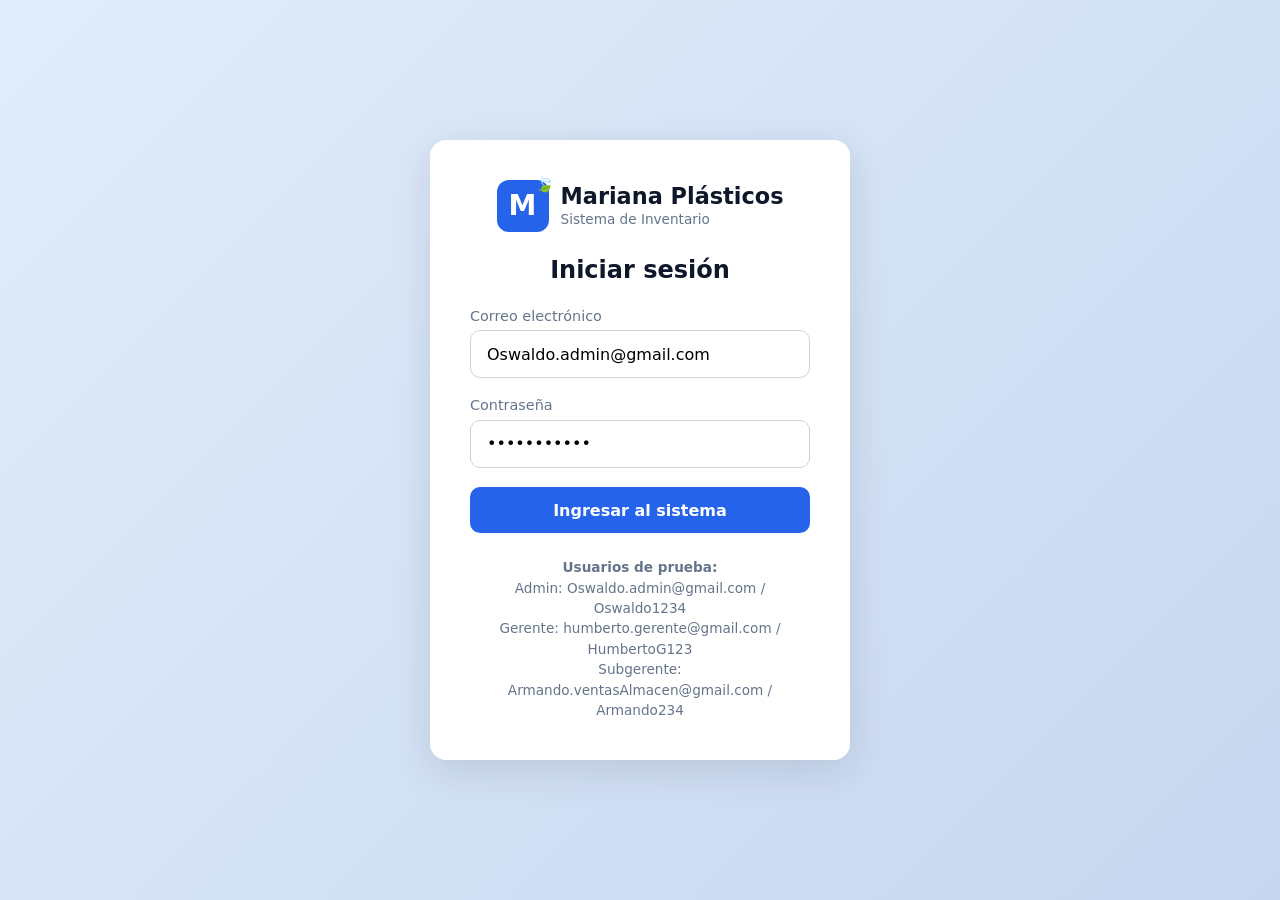
==== Frontend/index.html @ 8e123bf9 "cambie todos los archivos" ====
<!DOCTYPE html>
<html lang="es">
<head>
  <meta charset="UTF-8">
  <meta name="viewport" content="width=device-width, initial-scale=1.0">
  <title>Mariana Plásticos - Sistema de Inventario</title>
  <link rel="stylesheet" href="css/styles.css">
</head>
<body>

  <!-- ========== LOGIN ========== -->
  <div id="login" class="login-container">
    <div class="login-card">
      <div class="logo">
        <div class="logo-icon">M</div>
        <div class="logo-text">
          <h1>Mariana Plásticos</h1>
          <span>Sistema de Inventario</span>
        </div>
      </div>
      <h2>Iniciar sesión</h2>
      <div id="loginError" class="login-error"></div>
      <div class="form-group">
        <label>Correo electrónico</label>
        <input type="email" id="loginEmail" placeholder="usuario@ejemplo.com" value="Oswaldo.admin@gmail.com">
      </div>
      <div class="form-group">
        <label>Contraseña</label>
        <input type="password" id="loginPass" placeholder="••••••••" value="Oswaldo1234">
      </div>
      <button class="btn btn-primary btn-full" onclick="login()">Ingresar al sistema</button>
      <p style="margin-top: 1.5rem; color: var(--gray); font-size: 0.85rem; line-height: 1.5;">
        <strong>Usuarios de prueba:</strong><br>
        Admin: Oswaldo.admin@gmail.com / Oswaldo1234<br>
        Gerente: humberto.gerente@gmail.com / HumbertoG123<br>
        Subgerente: Armando.ventasAlmacen@gmail.com / Armando234
      </p>
    </div>
  </div>

  <!-- ========== APP ========== -->
  <div id="app" class="app">
    <!-- Sidebar -->
    <aside class="sidebar">
      <div class="logo">
        <div class="logo-icon" style="width:42px;height:42px;font-size:22px;">M</div>
        <div class="logo-text">
          <h1>Mariana</h1>
          <span>Inventario</span>
        </div>
      </div>
      <ul class="nav-menu">
        <li class="nav-item">
          <a class="nav-link active" data-page="dashboard" onclick="mostrarPagina('dashboard')">
            <span>📊</span> <span>Dashboard</span>
          </a>
        </li>
        <li class="nav-item">
          <a class="nav-link" data-page="productos" onclick="mostrarPagina('productos')">
            <span>📦</span> <span>Productos</span>
          </a>
        </li>
        <li class="nav-item">
          <a class="nav-link" data-page="inventario" onclick="mostrarPagina('inventario')">
            <span>📋</span> <span>Inventario</span>
          </a>
        </li>
        <li class="nav-item">
          <a class="nav-link" data-page="movimientos" onclick="mostrarPagina('movimientos')">
            <span>🔄</span> <span>Movimientos</span>
          </a>
        </li>
        <li class="nav-item">
          <a class="nav-link" data-page="pedidos" onclick="mostrarPagina('pedidos')">
            <span>🛒</span> <span>Pedidos</span>
          </a>
        </li>
        <li class="nav-item">
          <a class="nav-link" data-page="asistente" onclick="mostrarPagina('asistente')">
            <span>🤖</span> <span>Asistente IA</span>
          </a>
        </li>
      </ul>
      <div class="user-info">
        <div class="user-info-top">
          <div class="avatar" id="userAvatar">OO</div>
          <div>
            <div style="font-weight:600;font-size:0.9rem;" id="userName">Usuario</div>
            <div style="font-size:0.75rem;color:#94a3b8;" id="userRole">Rol</div>
          </div>
        </div>
        <button class="btn-logout" onclick="logout()">
          <span>🚪</span> <span>Cerrar sesión</span>
        </button>
      </div>
    </aside>

    <!-- Contenido principal -->
    <main class="main-content">

      <!-- ========== DASHBOARD ========== -->
      <div id="dashboard" class="page active">
        <div class="header">
          <h2>Dashboard</h2>
          <div class="search-box">
            <span>🔍</span>
            <input type="text" placeholder="Buscar productos, pedidos...">
          </div>
        </div>
        <div class="cards-grid">
          <div class="card card-stat">
            <div>
              <div class="value" id="statProductos">0</div>
              <div class="label">Productos activos</div>
            </div>
            <div class="card-icon bg-blue">📦</div>
          </div>
          <div class="card card-stat">
            <div>
              <div class="value" id="statStockBajo">0</div>
              <div class="label">Stock bajo</div>
            </div>
            <div class="card-icon bg-yellow">⚠️</div>
          </div>
          <div class="card card-stat">
            <div>
              <div class="value" id="statPedidos">0</div>
              <div class="label">Pedidos pendientes</div>
            </div>
            <div class="card-icon bg-blue">🛒</div>
          </div>
          <div class="card card-stat">
            <div>
              <div class="value" id="statMovimientos">0</div>
              <div class="label">Movimientos</div>
            </div>
            <div class="card-icon bg-green">🔄</div>
          </div>
        </div>
        <div class="table-container">
          <div class="table-header">
            <h3>Productos con stock bajo</h3>
          </div>
          <table>
            <thead>
              <tr>
                <th>Producto</th>
                <th>Categoría</th>
                <th>Stock actual</th>
                <th>Mínimo</th>
                <th>Estado</th>
              </tr>
            </thead>
            <tbody id="tablaStockBajo"></tbody>
          </table>
        </div>
      </div>

      <!-- ========== PRODUCTOS ========== -->
      <div id="productos" class="page">
        <div class="header">
          <h2>Gestión de Productos</h2>
          <button class="btn btn-primary" onclick="abrirModalProducto()">+ Nuevo producto</button>
        </div>
        <div class="table-container">
          <div class="table-header">
            <div class="search-box" style="width:320px;">
              <span>🔍</span>
              <input type="text" id="searchProductos" placeholder="Buscar por nombre o SKU..." oninput="renderProductos()">
            </div>
            <select id="filtroCategoria" onchange="renderProductos()" style="padding:0.5rem 1rem;border-radius:8px;border:1.5px solid #d1d5db;">
              <option value="">Todas las categorías</option>
              <option value="1">Envases</option>
              <option value="2">Bolsas</option>
              <option value="3">Desechables</option>
            </select>
          </div>
          <table>
            <thead>
              <tr>
                <th>Producto</th>
                <th>Categoría</th>
                <th>Precio</th>
                <th>Stock</th>
                <th>Estado</th>
                <th>Acciones</th>
              </tr>
            </thead>
            <tbody id="tablaProductos"></tbody>
          </table>
        </div>
      </div>

      <!-- ========== INVENTARIO ========== -->
      <div id="inventario" class="page">
        <div class="header">
          <h2>Control de Inventario</h2>
          <div style="display:flex;gap:10px;">
            <!--<button class="btn btn-secondary" onclick="abrirModalInventario()">+ Agregar registro</button>-->
            <button class="btn btn-secondary" onclick="registrarEntradaSalida('Salida')">Registrar salida</button>
            <button class="btn btn-primary" onclick="registrarEntradaSalida('Entrada')">+ Registrar entrada</button>
          </div>
        </div>
        <div class="table-container">
          <table>
            <thead>
              <tr>
                <th>Producto</th>
                <th>Ubicación</th>
                <th>Cantidad actual</th>
                <th>Stock mínimo</th>
                <th>Estado</th>
                <th>Acciones</th>
              </tr>
            </thead>
            <tbody id="tablaInventario"></tbody>
          </table>
        </div>
      </div>

      <!-- ========== MOVIMIENTOS ========== -->
      <div id="movimientos" class="page">
        <div class="header">
          <h2>Movimientos de Inventario</h2>
          <button class="btn btn-primary" onclick="registrarEntradaSalida('Entrada')">+ Nuevo movimiento</button>
        </div>
        <div class="table-container">
          <table>
            <thead>
              <tr>
                <th>Fecha</th>
                <th>Tipo</th>
                <th>Producto(s)</th>
                <th>Cantidad</th>
                <th>Usuario</th>
                <th>Observaciones</th>
                <th>Acciones</th>
              </tr>
            </thead>
            <tbody id="tablaMovimientos"></tbody>
          </table>
        </div>
      </div>

      <!-- ========== PEDIDOS ========== -->
      <div id="pedidos" class="page">
        <div class="header">
          <h2>Pedidos y Envíos</h2>
          <button class="btn btn-primary" onclick="abrirModalPedido()">+ Nuevo pedido</button>
        </div>
        <div class="table-container">
          <table>
            <thead>
              <tr>
                <th>Pedido</th>
                <th>Cliente</th>
                <th>Fecha</th>
                <th>Total</th>
                <th>Estado</th>
                <th>Observaciones</th>
                <th>Acciones</th>
              </tr>
            </thead>
            <tbody id="tablaPedidos"></tbody>
          </table>
        </div>
      </div>

      <!-- ========== ASISTENTE IA ========== -->
      <div id="asistente" class="page">
        <div class="header">
          <h2>Asistente Virtual con IA</h2>
        </div>
        <div class="chat-container">
          <div class="chat-header">
            <div class="logo-icon" style="width:36px;height:36px;font-size:18px;">🤖</div>
            <div>
              <strong>Asistente Mariana</strong>
              <div style="font-size:0.8rem;opacity:0.9;">Consultas de inventario y recomendaciones</div>
            </div>
          </div>
          <div class="chat-messages" id="chatMessages">
            <div class="message bot">
              ¡Hola! Soy el asistente de inventario de Mariana Plásticos. Puedo ayudarte con:
              <br>• Existencias en tiempo real
              <br>• Productos con bajo stock
              <br>• Movimientos recientes
              <br>• Recomendaciones de reabastecimiento
              <br>• Estado de pedidos
            </div>
            <div class="suggestions">
              <button class="suggestion-btn" onclick="enviarSugerencia('¿Cuáles productos tienen stock bajo?')">Productos con stock bajo</button>
              <button class="suggestion-btn" onclick="enviarSugerencia('Existencias de Botella PET 1 litro')">Existencias Botella PET</button>
              <button class="suggestion-btn" onclick="enviarSugerencia('Recomendación de reabastecimiento')">Recomendación reabastecimiento</button>
              <button class="suggestion-btn" onclick="enviarSugerencia('Mostrar pedidos pendientes')">Pedidos pendientes</button>
            </div>
          </div>
          <div class="chat-input">
            <input type="text" id="chatInput" placeholder="Escribe tu consulta..." onkeypress="if(event.key==='Enter') enviarMensaje()">
            <button class="btn btn-primary" onclick="enviarMensaje()">Enviar</button>
          </div>
        </div>
      </div>

    </main>
  </div>

  <!-- ========== MODALES ========== -->

  <!-- Modal Producto -->
  <div class="modal-overlay" id="modalProducto">
    <div class="modal">
      <div class="modal-header">
        <h3 id="modalProductoTitle">Nuevo Producto</h3>
        <button class="modal-close" onclick="cerrarModal('modalProducto')">&times;</button>
      </div>
      <div class="modal-body">
        <input type="hidden" id="prodId">
        <div class="form-group">
          <label>SKU *</label>
          <input type="text" id="prodSku" placeholder="ENV-003">
        </div>
        <div class="form-group">
          <label>Nombre *</label>
          <input type="text" id="prodNombre" placeholder="Nombre del producto">
        </div>
        <div class="form-group">
          <label>Descripción</label>
          <textarea id="prodDescripcion" rows="2" placeholder="Descripción breve"></textarea>
        </div>
        <div class="form-group">
          <label>Categoría</label>
          <select id="prodCategoria"></select>
        </div>
        <div class="form-group">
          <label>Precio unitario</label>
          <input type="number" id="prodPrecio" step="0.01" min="0" placeholder="0.00">
        </div>
        <div class="form-group">
          <label>Stock mínimo</label>
          <input type="number" id="prodStockMin" min="0" value="10">
        </div>
        <div class="form-group">
          <label>Estado</label>
          <select id="prodEstado">
            <option value="Activo">Activo</option>
            <option value="Inactivo">Inactivo</option>
          </select>
        </div>
      </div>
      <div class="modal-footer">
        <button class="btn btn-secondary" onclick="cerrarModal('modalProducto')">Cancelar</button>
        <button class="btn btn-primary" onclick="guardarProducto()">Guardar</button>
      </div>
    </div>
  </div>

  <!-- Modal Inventario -->
  <div class="modal-overlay" id="modalInventario">
    <div class="modal">
      <div class="modal-header">
        <h3>Editar Inventario</h3>
        <button class="modal-close" onclick="cerrarModal('modalInventario')">&times;</button>
      </div>
      <div class="modal-body">
        <input type="hidden" id="invId">
        <div class="form-group">
          <label>Producto</label>
          <select id="invProducto"></select>
        </div>
        <div class="form-group">
          <label>Cantidad actual</label>
          <input type="number" id="invCantidad" min="0">
        </div>
        <div class="form-group">
          <label>Ubicación</label>
          <input type="text" id="invUbicacion" placeholder="Almacén A - Estante 1">
        </div>
      </div>
      <div class="modal-footer">
        <button class="btn btn-secondary" onclick="cerrarModal('modalInventario')">Cancelar</button>
        <button class="btn btn-primary" onclick="guardarInventario()">Guardar</button>
      </div>
    </div>
  </div>

  <!-- Modal Movimiento -->
  <div class="modal-overlay" id="modalMovimiento">
    <div class="modal">
      <div class="modal-header">
        <h3 id="modalMovimientoTitle">Nuevo Movimiento</h3>
        <button class="modal-close" onclick="cerrarModal('modalMovimiento')">&times;</button>
      </div>
      <div class="modal-body">
        <input type="hidden" id="movTipo">
        <div class="form-group">
          <label>Producto</label>
          <select id="movProducto"></select>
        </div>
        <div class="form-group">
          <label>Cantidad</label>
          <input type="number" id="movCantidad" min="1" value="1">
        </div>
        <div class="form-group">
          <label>Observaciones</label>
          <input type="text" id="movObservaciones" placeholder="Motivo del movimiento">
        </div>
      </div>
      <div class="modal-footer">
        <button class="btn btn-secondary" onclick="cerrarModal('modalMovimiento')">Cancelar</button>
        <button class="btn btn-primary" onclick="guardarMovimiento()">Registrar</button>
      </div>
    </div>
  </div>

  <!-- Modal Pedido -->
  <div class="modal-overlay" id="modalPedido">
    <div class="modal">
      <div class="modal-header">
        <h3 id="modalPedidoTitle">Nuevo Pedido</h3>
        <button class="modal-close" onclick="cerrarModal('modalPedido')">&times;</button>
      </div>
      <div class="modal-body">
        <input type="hidden" id="pedId">
        <div class="form-group">
          <label>Cliente</label>
          <select id="pedCliente"></select>
        </div>
        <div class="form-group">
          <label>Producto</label>
          <select id="pedProducto"></select>
        </div>
        <div class="form-group">
          <label>Cantidad</label>
          <input type="number" id="pedCantidad" min="1" value="1">
        </div>
        <div class="form-group">
          <label>Estado</label>
          <select id="pedEstado">
            <option value="Pendiente">Pendiente</option>
            <option value="En preparación">En preparación</option>
            <option value="Enviado">Enviado</option>
            <option value="Entregado">Entregado</option>
            <option value="Cancelado">Cancelado</option>
          </select>
        </div>
        <div class="form-group">
          <label>Observaciones</label>
          <input type="text" id="pedObservaciones" placeholder="Notas del pedido">
        </div>
      </div>
      <div class="modal-footer">
        <button class="btn btn-secondary" onclick="cerrarModal('modalPedido')">Cancelar</button>
        <button class="btn btn-primary" onclick="guardarPedido()">Guardar</button>
      </div>
    </div>
  </div>

  <script src="js/data.js"></script>
  <script src="js/api.js"></script>
  <script src="js/app.js"></script>
</body>
</html>
---- Frontend/css/styles.css ----
:root {
  --white: #FFFFFF;
  --light-blue: #E1EDFA;
  --gray: #64748B;
  --primary: #2563EB;
  --dark: #0F172A;
  --success: #16A34A;
  --warning: #F59E0B;
  --danger: #DC2626;
}

* {
  margin: 0;
  padding: 0;
  box-sizing: border-box;
  font-family: 'Segoe UI', system-ui, -apple-system, sans-serif;
}

body {
  background-color: var(--light-blue);
  color: var(--dark);
  min-height: 100vh;
}

/* ========== LOGIN ========== */
.login-container {
  display: flex;
  justify-content: center;
  align-items: center;
  min-height: 100vh;
  background: linear-gradient(135deg, var(--light-blue) 0%, #c7d7f0 100%);
}

.login-card {
  background: var(--white);
  padding: 2.5rem;
  border-radius: 16px;
  box-shadow: 0 10px 40px rgba(15, 23, 42, 0.12);
  width: 100%;
  max-width: 420px;
  text-align: center;
}

.logo {
  display: flex;
  align-items: center;
  justify-content: center;
  gap: 12px;
  margin-bottom: 1.5rem;
}

.logo-icon {
  width: 52px;
  height: 52px;
  background: var(--primary);
  border-radius: 12px;
  display: flex;
  align-items: center;
  justify-content: center;
  color: white;
  font-size: 28px;
  font-weight: 800;
  position: relative;
}

.logo-icon::after {
  content: '🍃';
  position: absolute;
  right: -6px;
  top: -6px;
  font-size: 16px;
}

.logo-text {
  text-align: left;
}

.logo-text h1 {
  font-size: 1.4rem;
  color: var(--dark);
  font-weight: 700;
}

.logo-text span {
  font-size: 0.85rem;
  color: var(--gray);
}

.login-card h2 {
  margin-bottom: 1.5rem;
  color: var(--dark);
}

.form-group {
  margin-bottom: 1.2rem;
  text-align: left;
}

.form-group label {
  display: block;
  margin-bottom: 0.4rem;
  font-size: 0.9rem;
  color: var(--gray);
  font-weight: 500;
}

.form-group input,
.form-group select,
.form-group textarea {
  width: 100%;
  padding: 0.85rem 1rem;
  border: 1.5px solid #d1d5db;
  border-radius: 10px;
  font-size: 1rem;
  transition: all 0.2s;
  background: white;
}

.form-group input:focus,
.form-group select:focus,
.form-group textarea:focus {
  outline: none;
  border-color: var(--primary);
  box-shadow: 0 0 0 3px rgba(37, 99, 235, 0.15);
}

.btn {
  display: inline-flex;
  align-items: center;
  justify-content: center;
  gap: 8px;
  padding: 0.85rem 1.5rem;
  border: none;
  border-radius: 10px;
  font-size: 1rem;
  font-weight: 600;
  cursor: pointer;
  transition: all 0.2s;
}

.btn-primary {
  background: var(--primary);
  color: white;
}

.btn-primary:hover {
  background: #1d4ed8;
  transform: translateY(-1px);
}

.btn-secondary {
  background: var(--white);
  color: var(--dark);
  border: 1.5px solid #d1d5db;
}

.btn-secondary:hover {
  background: var(--light-blue);
}

.btn-danger {
  background: var(--danger);
  color: white;
}

.btn-danger:hover {
  background: #b91c1c;
}

.btn-sm {
  padding: 0.5rem 1rem;
  font-size: 0.875rem;
}

.btn-full {
  width: 100%;
}

/* ========== APP LAYOUT ========== */
.app {
  display: none;
  min-height: 100vh;
}

.sidebar {
  width: 260px;
  background: var(--dark);
  color: white;
  position: fixed;
  height: 100vh;
  padding: 1.5rem 0;
  display: flex;
  flex-direction: column;
  z-index: 100;
}

.sidebar .logo {
  padding: 0 1.5rem 1.5rem;
  border-bottom: 1px solid rgba(255,255,255,0.1);
  margin-bottom: 1rem;
}

.sidebar .logo-text h1 {
  color: white;
  font-size: 1.1rem;
}

.sidebar .logo-text span {
  color: #94a3b8;
}

.nav-menu {
  list-style: none;
  flex: 1;
  padding: 0 0.75rem;
}

.nav-item {
  margin-bottom: 0.25rem;
}

.nav-link {
  display: flex;
  align-items: center;
  gap: 12px;
  padding: 0.85rem 1rem;
  color: #94a3b8;
  text-decoration: none;
  border-radius: 10px;
  transition: all 0.2s;
  font-weight: 500;
  cursor: pointer;
}

.nav-link:hover,
.nav-link.active {
  background: rgba(37, 99, 235, 0.2);
  color: white;
}

.nav-link.active {
  background: var(--primary);
}

.user-info {
  padding: 1rem 1.5rem;
  border-top: 1px solid rgba(255,255,255,0.1);
  display: flex;
  flex-direction: column;
  gap: 10px;
}

.user-info-top {
  display: flex;
  align-items: center;
  gap: 12px;
}

.avatar {
  width: 40px;
  height: 40px;
  background: var(--primary);
  border-radius: 50%;
  display: flex;
  align-items: center;
  justify-content: center;
  font-weight: 700;
  flex-shrink: 0;
}

.btn-logout {
  width: 100%;
  padding: 0.6rem;
  background: rgba(220, 38, 38, 0.15);
  color: #fca5a5;
  border: 1px solid rgba(220, 38, 38, 0.3);
  border-radius: 8px;
  font-size: 0.85rem;
  font-weight: 600;
  cursor: pointer;
  transition: all 0.2s;
  display: flex;
  align-items: center;
  justify-content: center;
  gap: 6px;
}

.btn-logout:hover {
  background: rgba(220, 38, 38, 0.3);
  color: white;
}

.main-content {
  margin-left: 260px;
  padding: 1.5rem 2rem;
  min-height: 100vh;
}

.header {
  display: flex;
  justify-content: space-between;
  align-items: center;
  margin-bottom: 2rem;
  background: var(--white);
  padding: 1rem 1.5rem;
  border-radius: 14px;
  box-shadow: 0 2px 10px rgba(15, 23, 42, 0.05);
  flex-wrap: wrap;
  gap: 1rem;
}

.header h2 {
  font-size: 1.5rem;
}

.search-box {
  display: flex;
  align-items: center;
  background: var(--light-blue);
  border-radius: 10px;
  padding: 0.5rem 1rem;
  width: 280px;
}

.search-box input {
  border: none;
  background: transparent;
  outline: none;
  width: 100%;
  margin-left: 8px;
}

/* ========== CARDS ========== */
.cards-grid {
  display: grid;
  grid-template-columns: repeat(auto-fit, minmax(220px, 1fr));
  gap: 1.25rem;
  margin-bottom: 2rem;
}

.card {
  background: var(--white);
  border-radius: 14px;
  padding: 1.5rem;
  box-shadow: 0 2px 12px rgba(15, 23, 42, 0.06);
}

.card-stat {
  display: flex;
  justify-content: space-between;
  align-items: flex-start;
}

.card-stat .value {
  font-size: 1.8rem;
  font-weight: 700;
  color: var(--dark);
}

.card-stat .label {
  color: var(--gray);
  font-size: 0.9rem;
  margin-top: 0.25rem;
}

.card-icon {
  width: 48px;
  height: 48px;
  border-radius: 12px;
  display: flex;
  align-items: center;
  justify-content: center;
  font-size: 1.4rem;
}

.bg-blue { background: rgba(37, 99, 235, 0.12); color: var(--primary); }
.bg-green { background: rgba(22, 163, 74, 0.12); color: var(--success); }
.bg-yellow { background: rgba(245, 158, 11, 0.12); color: var(--warning); }
.bg-red { background: rgba(220, 38, 38, 0.12); color: var(--danger); }

/* ========== TABLE ========== */
.table-container {
  background: var(--white);
  border-radius: 14px;
  overflow: hidden;
  box-shadow: 0 2px 12px rgba(15, 23, 42, 0.06);
}

.table-header {
  display: flex;
  justify-content: space-between;
  align-items: center;
  padding: 1.25rem 1.5rem;
  border-bottom: 1px solid #e5e7eb;
  flex-wrap: wrap;
  gap: 1rem;
}

table {
  width: 100%;
  border-collapse: collapse;
}

th {
  text-align: left;
  padding: 1rem 1.5rem;
  background: var(--light-blue);
  color: var(--gray);
  font-size: 0.85rem;
  font-weight: 600;
  text-transform: uppercase;
  letter-spacing: 0.03em;
}

td {
  padding: 1rem 1.5rem;
  border-bottom: 1px solid #f1f5f9;
  font-size: 0.95rem;
}

tr:hover td {
  background: #f8fafc;
}

.badge {
  display: inline-block;
  padding: 0.25rem 0.75rem;
  border-radius: 999px;
  font-size: 0.8rem;
  font-weight: 600;
}

.badge-success { background: rgba(22, 163, 74, 0.15); color: var(--success); }
.badge-warning { background: rgba(245, 158, 11, 0.15); color: var(--warning); }
.badge-danger { background: rgba(220, 38, 38, 0.15); color: var(--danger); }
.badge-info { background: rgba(37, 99, 235, 0.15); color: var(--primary); }

/* ========== CHAT IA ========== */
.chat-container {
  display: flex;
  flex-direction: column;
  height: calc(100vh - 180px);
  background: var(--white);
  border-radius: 14px;
  overflow: hidden;
  box-shadow: 0 2px 12px rgba(15, 23, 42, 0.06);
}

.chat-header {
  background: var(--primary);
  color: white;
  padding: 1rem 1.5rem;
  display: flex;
  align-items: center;
  gap: 12px;
}

.chat-messages {
  flex: 1;
  padding: 1.5rem;
  overflow-y: auto;
  background: #f8fafc;
}

.message {
  max-width: 75%;
  margin-bottom: 1rem;
  padding: 0.9rem 1.2rem;
  border-radius: 14px;
  line-height: 1.5;
}

.message.bot {
  background: var(--white);
  border: 1px solid #e2e8f0;
  border-bottom-left-radius: 4px;
}

.message.user {
  background: var(--primary);
  color: white;
  margin-left: auto;
  border-bottom-right-radius: 4px;
}

.chat-input {
  display: flex;
  gap: 10px;
  padding: 1rem 1.5rem;
  border-top: 1px solid #e5e7eb;
  background: var(--white);
}

.chat-input input {
  flex: 1;
  padding: 0.85rem 1.2rem;
  border: 1.5px solid #d1d5db;
  border-radius: 12px;
  font-size: 1rem;
}

.chat-input input:focus {
  outline: none;
  border-color: var(--primary);
}

.suggestions {
  display: flex;
  gap: 8px;
  flex-wrap: wrap;
  margin-bottom: 1rem;
}

.suggestion-btn {
  background: var(--light-blue);
  border: none;
  padding: 0.5rem 1rem;
  border-radius: 999px;
  font-size: 0.85rem;
  color: var(--primary);
  cursor: pointer;
  font-weight: 500;
}

.suggestion-btn:hover {
  background: #c7d7f0;
}

/* ========== UTILS ========== */
.page {
  display: none;
}

.page.active {
  display: block;
}

.actions {
  display: flex;
  gap: 8px;
}

.btn-icon {
  width: 36px;
  height: 36px;
  border-radius: 8px;
  border: none;
  background: var(--light-blue);
  color: var(--primary);
  cursor: pointer;
  display: flex;
  align-items: center;
  justify-content: center;
  font-size: 1rem;
}

.btn-icon:hover {
  background: #c7d7f0;
}

.btn-icon.danger {
  color: var(--danger);
  background: rgba(220, 38, 38, 0.1);
}

.btn-icon.danger:hover {
  background: rgba(220, 38, 38, 0.2);
}

/* ========== MODAL ========== */
.modal-overlay {
  display: none;
  position: fixed;
  inset: 0;
  background: rgba(15, 23, 42, 0.5);
  z-index: 200;
  justify-content: center;
  align-items: center;
  padding: 1rem;
}

.modal-overlay.active {
  display: flex;
}

.modal {
  background: white;
  border-radius: 16px;
  width: 100%;
  max-width: 520px;
  max-height: 90vh;
  overflow-y: auto;
  box-shadow: 0 20px 60px rgba(15, 23, 42, 0.2);
}

.modal-header {
  display: flex;
  justify-content: space-between;
  align-items: center;
  padding: 1.25rem 1.5rem;
  border-bottom: 1px solid #e5e7eb;
}

.modal-header h3 {
  font-size: 1.2rem;
}

.modal-close {
  background: none;
  border: none;
  font-size: 1.5rem;
  cursor: pointer;
  color: var(--gray);
  line-height: 1;
}

.modal-body {
  padding: 1.5rem;
}

.modal-footer {
  display: flex;
  justify-content: flex-end;
  gap: 10px;
  padding: 1rem 1.5rem;
  border-top: 1px solid #e5e7eb;
}

.error-msg {
  color: var(--danger);
  font-size: 0.85rem;
  margin-top: 0.5rem;
  display: none;
}

.login-error {
  background: rgba(220, 38, 38, 0.1);
  color: var(--danger);
  padding: 0.75rem;
  border-radius: 8px;
  margin-bottom: 1rem;
  font-size: 0.9rem;
  display: none;
}

/* Responsive */
@media (max-width: 900px) {
  .sidebar {
    width: 70px;
  }
  .sidebar .logo-text,
  .nav-link span:not(:first-child),
  .user-info-top div:not(.avatar),
  .btn-logout span {
    display: none;
  }
  .main-content {
    margin-left: 70px;
  }
  .nav-link {
    justify-content: center;
  }
  .btn-logout {
    padding: 0.5rem;
  }
  .search-box {
    width: 100%;
  }
}
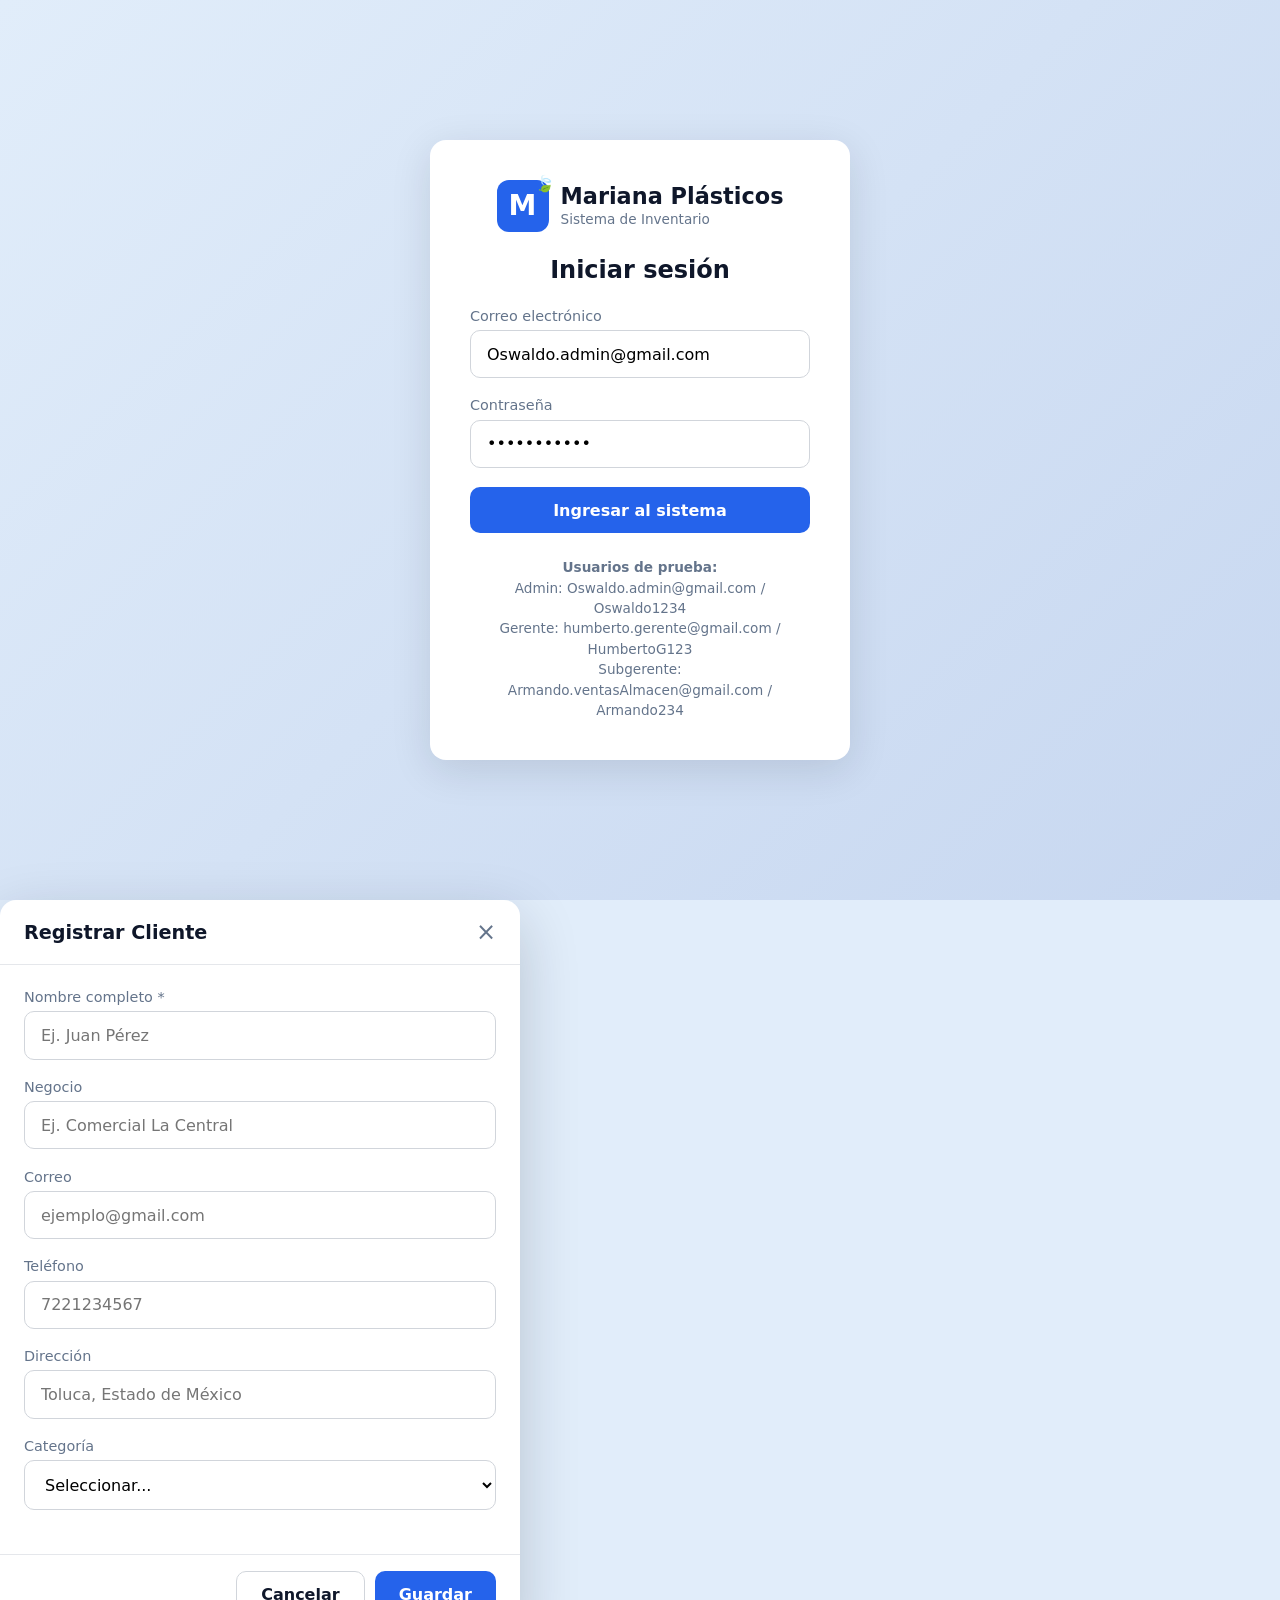
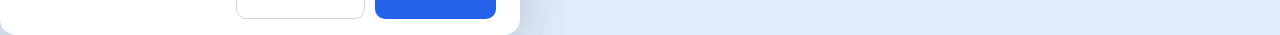
==== commit 68c7c973: "segunda actualizacion de la pantalla de clientes" ====
--- a/Frontend/index.html
+++ b/Frontend/index.html
@@ -1,11 +1,13 @@
 <!DOCTYPE html>
 <html lang="es">
+
 <head>
   <meta charset="UTF-8">
   <meta name="viewport" content="width=device-width, initial-scale=1.0">
   <title>Mariana Plásticos - Sistema de Inventario</title>
   <link rel="stylesheet" href="css/styles.css">
 </head>
+
 <body>
 
   <!-- ========== LOGIN ========== -->
@@ -52,32 +54,37 @@
       <ul class="nav-menu">
         <li class="nav-item">
           <a class="nav-link active" data-page="dashboard" onclick="mostrarPagina('dashboard')">
-            <span>📊</span> <span>Dashboard</span>
+            <span>Dashboard</span>
           </a>
         </li>
         <li class="nav-item">
           <a class="nav-link" data-page="productos" onclick="mostrarPagina('productos')">
-            <span>📦</span> <span>Productos</span>
+            <span>Productos</span>
           </a>
         </li>
         <li class="nav-item">
           <a class="nav-link" data-page="inventario" onclick="mostrarPagina('inventario')">
-            <span>📋</span> <span>Inventario</span>
+            <span>Inventario</span>
           </a>
         </li>
         <li class="nav-item">
           <a class="nav-link" data-page="movimientos" onclick="mostrarPagina('movimientos')">
-            <span>🔄</span> <span>Movimientos</span>
+            <span>Movimientos</span>
           </a>
         </li>
         <li class="nav-item">
           <a class="nav-link" data-page="pedidos" onclick="mostrarPagina('pedidos')">
-            <span>🛒</span> <span>Pedidos</span>
+            <span>Pedidos</span>
+          </a>
+        </li>
+        <li class="nav-item">
+          <a class="nav-link" data-page="clientes" onclick="mostrarPagina('clientes')">
+            <span>clientes</span>
           </a>
         </li>
         <li class="nav-item">
           <a class="nav-link" data-page="asistente" onclick="mostrarPagina('asistente')">
-            <span>🤖</span> <span>Asistente IA</span>
+            <span>Asistente IA</span>
           </a>
         </li>
       </ul>
@@ -166,9 +173,11 @@
           <div class="table-header">
             <div class="search-box" style="width:320px;">
               <span>🔍</span>
-              <input type="text" id="searchProductos" placeholder="Buscar por nombre o SKU..." oninput="renderProductos()">
-            </div>
-            <select id="filtroCategoria" onchange="renderProductos()" style="padding:0.5rem 1rem;border-radius:8px;border:1.5px solid #d1d5db;">
+              <input type="text" id="searchProductos" placeholder="Buscar por nombre o SKU..."
+                oninput="renderProductos()">
+            </div>
+            <select id="filtroCategoria" onchange="renderProductos()"
+              style="padding:0.5rem 1rem;border-radius:8px;border:1.5px solid #d1d5db;">
               <option value="">Todas las categorías</option>
               <option value="1">Envases</option>
               <option value="2">Bolsas</option>
@@ -266,6 +275,42 @@
         </div>
       </div>
 
+       <!-- ========== CLIENTES HACER AJUSTES ========== -->
+      <div id="clientes" class="page">
+        <div class="header">
+          <h2>clientes</h2>
+          <button class="btn btn-primary" onclick="abrirModalCliente()">+ Registrar Cliente</button>
+        </div>
+        <div class="table-container">
+          <div class="table-header">
+            <div class="search-box" style="width:320px;">
+              <input type="text" id="searchCliente" placeholder="Buscar por nombre o id"
+                oninput="renderCliente()">
+            </div>
+            <select id="filtroCategoria" onchange="renderCliente()"
+              style="padding:0.5rem 1rem;border-radius:8px;border:1.5px solid #d1d5db;">
+              <option value="">Todos los clientes</option>
+              <option value="1">mayoristas</option>
+              <option value="2">menudistas</option>
+            </select>
+          </div>
+          <table>
+            <thead>
+              <tr>
+                <th>Id</th>
+                <th>Nombre</th>
+                <th>negocio</th>
+                <th>Correo</th>
+                <th>Telefono</th>
+                <th>direccion</th>
+                <th>categoria</th>
+              </tr>
+            </thead>
+            <tbody id="tablaclientes"></tbody>
+          </table>
+        </div>
+      </div>
+
       <!-- ========== ASISTENTE IA ========== -->
       <div id="asistente" class="page">
         <div class="header">
@@ -289,14 +334,19 @@
               <br>• Estado de pedidos
             </div>
             <div class="suggestions">
-              <button class="suggestion-btn" onclick="enviarSugerencia('¿Cuáles productos tienen stock bajo?')">Productos con stock bajo</button>
-              <button class="suggestion-btn" onclick="enviarSugerencia('Existencias de Botella PET 1 litro')">Existencias Botella PET</button>
-              <button class="suggestion-btn" onclick="enviarSugerencia('Recomendación de reabastecimiento')">Recomendación reabastecimiento</button>
-              <button class="suggestion-btn" onclick="enviarSugerencia('Mostrar pedidos pendientes')">Pedidos pendientes</button>
+              <button class="suggestion-btn"
+                onclick="enviarSugerencia('¿Cuáles productos tienen stock bajo?')">Productos con stock bajo</button>
+              <button class="suggestion-btn"
+                onclick="enviarSugerencia('Existencias de Botella PET 1 litro')">Existencias Botella PET</button>
+              <button class="suggestion-btn"
+                onclick="enviarSugerencia('Recomendación de reabastecimiento')">Recomendación reabastecimiento</button>
+              <button class="suggestion-btn" onclick="enviarSugerencia('Mostrar pedidos pendientes')">Pedidos
+                pendientes</button>
             </div>
           </div>
           <div class="chat-input">
-            <input type="text" id="chatInput" placeholder="Escribe tu consulta..." onkeypress="if(event.key==='Enter') enviarMensaje()">
+            <input type="text" id="chatInput" placeholder="Escribe tu consulta..."
+              onkeypress="if(event.key==='Enter') enviarMensaje()">
             <button class="btn btn-primary" onclick="enviarMensaje()">Enviar</button>
           </div>
         </div>
@@ -339,6 +389,10 @@
         <div class="form-group">
           <label>Stock mínimo</label>
           <input type="number" id="prodStockMin" min="0" value="10">
+        </div>
+        <div class="form-group">
+          <label>Stock actual</label>
+          <input type="number" id="prodStockActual" min="0" value="0">
         </div>
         <div class="form-group">
           <label>Estado</label>
@@ -455,9 +509,60 @@
       </div>
     </div>
   </div>
+  <!-- ========== MODAL REGISTRAR / EDITAR CLIENTE ========== -->
+<div id="modalCliente" class="modal">
+  <div class="modal-content" style="max-width: 520px;">
+    <div class="modal-header">
+      <h3 id="modalClienteTitulo">Registrar Cliente</h3>
+      <button class="modal-close" onclick="cerrarModal('modalCliente')">&times;</button>
+    </div>
+    <div class="modal-body">
+      <input type="hidden" id="clienteId">
+
+      <div class="form-group">
+        <label>Nombre completo *</label>
+        <input type="text" id="clienteNombre" placeholder="Ej. Juan Pérez" required>
+      </div>
+
+      <div class="form-group">
+        <label>Negocio</label>
+        <input type="text" id="clienteNegocio" placeholder="Ej. Comercial La Central">
+      </div>
+
+      <div class="form-group">
+        <label>Correo</label>
+        <input type="email" id="clienteCorreo" placeholder="ejemplo@gmail.com">
+      </div>
+
+      <div class="form-group">
+        <label>Teléfono</label>
+        <input type="text" id="clienteTelefono" placeholder="7221234567">
+      </div>
+
+      <div class="form-group">
+        <label>Dirección</label>
+        <input type="text" id="clienteDireccion" placeholder="Toluca, Estado de México">
+      </div>
+
+      <div class="form-group">
+        <label>Categoría</label>
+        <select id="clienteCategoria">
+          <option value="">Seleccionar...</option>
+          <option value="1">Mayorista</option>
+          <option value="2">Menudista</option>
+        </select>
+      </div>
+    </div>
+    <div class="modal-footer">
+      <button class="btn btn-secondary" onclick="cerrarModal('modalCliente')">Cancelar</button>
+      <button class="btn btn-primary" onclick="guardarCliente()">Guardar</button>
+    </div>
+  </div>
+</div>
 
   <script src="js/data.js"></script>
   <script src="js/api.js"></script>
   <script src="js/app.js"></script>
 </body>
+
 </html>
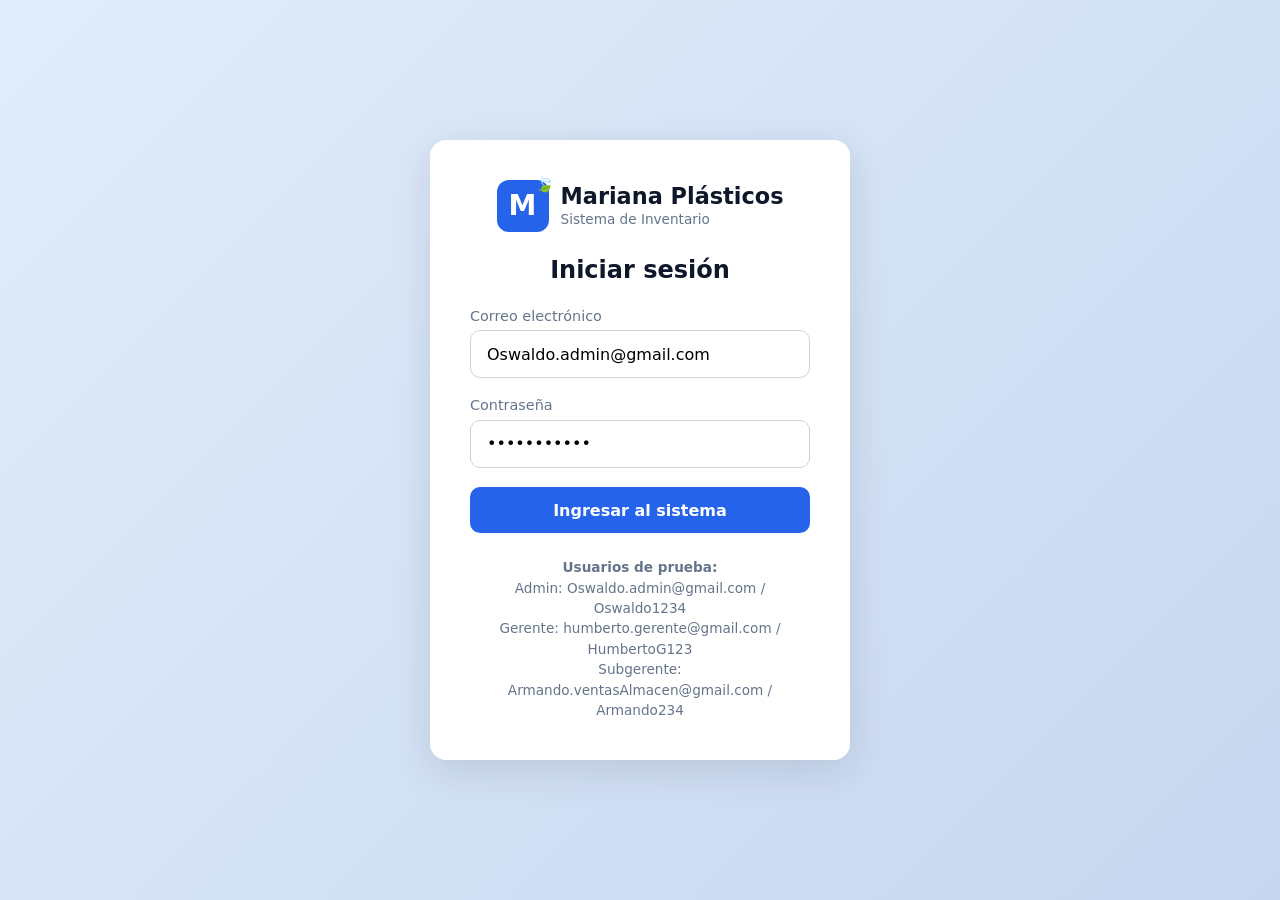
==== commit 1e619e91: "agregue la pantalla de reportes" ====
--- a/Frontend/index.html
+++ b/Frontend/index.html
@@ -6,6 +6,8 @@
   <meta name="viewport" content="width=device-width, initial-scale=1.0">
   <title>Mariana Plásticos - Sistema de Inventario</title>
   <link rel="stylesheet" href="css/styles.css">
+  <link rel="stylesheet"
+    href="https://cdn-uicons.flaticon.com/2.6.0/uicons-regular-rounded/css/uicons-regular-rounded.css">
 </head>
 
 <body>
@@ -43,61 +45,80 @@
   <!-- ========== APP ========== -->
   <div id="app" class="app">
     <!-- Sidebar -->
-    <aside class="sidebar">
+    <aside class="sidebar" id="sidebar">
       <div class="logo">
         <div class="logo-icon" style="width:42px;height:42px;font-size:22px;">M</div>
         <div class="logo-text">
           <h1>Mariana</h1>
-          <span>Inventario</span>
-        </div>
-      </div>
+          <span>Plasticos</span>
+        </div>
+        <button class="btn-toggle" onclick="toggleSidebar()" title="Colapsar menú">
+          ☰
+        </button>
+      </div>
+
       <ul class="nav-menu">
         <li class="nav-item">
-          <a class="nav-link active" data-page="dashboard" onclick="mostrarPagina('dashboard')">
-            <span>Dashboard</span>
-          </a>
-        </li>
-        <li class="nav-item">
-          <a class="nav-link" data-page="productos" onclick="mostrarPagina('productos')">
-            <span>Productos</span>
-          </a>
-        </li>
-        <li class="nav-item">
-          <a class="nav-link" data-page="inventario" onclick="mostrarPagina('inventario')">
-            <span>Inventario</span>
-          </a>
-        </li>
-        <li class="nav-item">
-          <a class="nav-link" data-page="movimientos" onclick="mostrarPagina('movimientos')">
-            <span>Movimientos</span>
-          </a>
-        </li>
-        <li class="nav-item">
-          <a class="nav-link" data-page="pedidos" onclick="mostrarPagina('pedidos')">
-            <span>Pedidos</span>
-          </a>
-        </li>
-        <li class="nav-item">
-          <a class="nav-link" data-page="clientes" onclick="mostrarPagina('clientes')">
-            <span>clientes</span>
-          </a>
-        </li>
-        <li class="nav-item">
-          <a class="nav-link" data-page="asistente" onclick="mostrarPagina('asistente')">
-            <span>Asistente IA</span>
+          <a class="nav-link active" data-page="dashboard" onclick="mostrarPagina('dashboard')" title="Dashboard">
+            <i class="fi fi-rr-apps nav-icon"></i>
+            <span class="nav-text">Dashboard</span>
+          </a>
+        </li>
+        <li class="nav-item">
+          <a class="nav-link" data-page="productos" onclick="mostrarPagina('productos')" title="Productos">
+            <i class="fi fi-rr-box nav-icon"></i>
+            <span class="nav-text">Productos</span>
+          </a>
+        </li>
+        <li class="nav-item">
+          <a class="nav-link" data-page="inventario" onclick="mostrarPagina('inventario')" title="Inventario">
+            <i class="fi fi-rr-clipboard-list nav-icon"></i>
+            <span class="nav-text">Inventario</span>
+          </a>
+        </li>
+        <li class="nav-item">
+          <a class="nav-link" data-page="movimientos" onclick="mostrarPagina('movimientos')" title="Movimientos">
+            <i class="fi fi-rr-exchange nav-icon"></i>
+            <span class="nav-text">Movimientos</span>
+          </a>
+        </li>
+        <li class="nav-item">
+          <a class="nav-link" data-page="pedidos" onclick="mostrarPagina('pedidos')" title="Pedidos">
+            <i class="fi fi-rr-shopping-cart nav-icon"></i>
+            <span class="nav-text">Pedidos</span>
+          </a>
+        </li>
+        <li class="nav-item">
+          <a class="nav-link" data-page="reportes" onclick="mostrarPagina('reportes')" title="Reportes">
+            <i class="fi fi-rr-chart-histogram nav-icon"></i>
+            <span class="nav-text">Reportes</span>
+          </a>
+        </li>
+        <li class="nav-item">
+          <a class="nav-link" data-page="clientes" onclick="mostrarPagina('clientes')" title="Clientes">
+            <i class="fi fi-rr-users nav-icon"></i>
+            <span class="nav-text">Clientes</span>
+          </a>
+        </li>
+        <li class="nav-item">
+          <a class="nav-link" data-page="asistente" onclick="mostrarPagina('asistente')" title="Asistente IA">
+            <i class="fi fi-rr-robot nav-icon"></i>
+            <span class="nav-text">Asistente IA</span>
           </a>
         </li>
       </ul>
+
       <div class="user-info">
         <div class="user-info-top">
           <div class="avatar" id="userAvatar">OO</div>
-          <div>
+          <div class="user-details">
             <div style="font-weight:600;font-size:0.9rem;" id="userName">Usuario</div>
             <div style="font-size:0.75rem;color:#94a3b8;" id="userRole">Rol</div>
           </div>
         </div>
-        <button class="btn-logout" onclick="logout()">
-          <span>🚪</span> <span>Cerrar sesión</span>
+        <button class="btn-logout" onclick="logout()" title="Cerrar sesión">
+          <i class="fi fi-rr-sign-out-alt"></i>
+          <span class="logout-text">Cerrar sesión</span>
         </button>
       </div>
     </aside>
@@ -110,7 +131,7 @@
         <div class="header">
           <h2>Dashboard</h2>
           <div class="search-box">
-            <span>🔍</span>
+            <i class="fi fi-rr-search"></i>
             <input type="text" placeholder="Buscar productos, pedidos...">
           </div>
         </div>
@@ -120,28 +141,39 @@
               <div class="value" id="statProductos">0</div>
               <div class="label">Productos activos</div>
             </div>
-            <div class="card-icon bg-blue">📦</div>
-          </div>
+            <div class="card-icon bg-blue">
+              <i class="fi fi-rr-box"></i>
+            </div>
+          </div>
+
           <div class="card card-stat">
             <div>
               <div class="value" id="statStockBajo">0</div>
               <div class="label">Stock bajo</div>
             </div>
-            <div class="card-icon bg-yellow">⚠️</div>
-          </div>
+            <div class="card-icon bg-yellow">
+              <i class="fi fi-rr-exclamation"></i>
+            </div>
+          </div>
+
           <div class="card card-stat">
             <div>
               <div class="value" id="statPedidos">0</div>
               <div class="label">Pedidos pendientes</div>
             </div>
-            <div class="card-icon bg-blue">🛒</div>
-          </div>
+            <div class="card-icon bg-blue">
+              <i class="fi fi-rr-shopping-cart"></i>
+            </div>
+          </div>
+
           <div class="card card-stat">
             <div>
               <div class="value" id="statMovimientos">0</div>
               <div class="label">Movimientos</div>
             </div>
-            <div class="card-icon bg-green">🔄</div>
+            <div class="card-icon bg-green">
+              <i class="fi fi-rr-exchange"></i>
+            </div>
           </div>
         </div>
         <div class="table-container">
@@ -172,7 +204,7 @@
         <div class="table-container">
           <div class="table-header">
             <div class="search-box" style="width:320px;">
-              <span>🔍</span>
+              <i class="fi fi-rr-search"></i>
               <input type="text" id="searchProductos" placeholder="Buscar por nombre o SKU..."
                 oninput="renderProductos()">
             </div>
@@ -189,7 +221,7 @@
               <tr>
                 <th>Producto</th>
                 <th>Categoría</th>
-                <th>Precio</th>
+                <th>Precio menudeo</th>
                 <th>Stock</th>
                 <th>Estado</th>
                 <th>Acciones</th>
@@ -275,7 +307,82 @@
         </div>
       </div>
 
-       <!-- ========== CLIENTES HACER AJUSTES ========== -->
+      <!-- ========== REPORTES ========== -->
+      <div id="reportes" class="page">
+        <div class="header">
+          <h2>Reportes</h2>
+        </div>
+
+        <div class="card" style="margin-bottom: 1.5rem;">
+          <div style="display: flex; flex-wrap: wrap; gap: 1rem; align-items: flex-end;">
+
+            <!-- Tipo de reporte -->
+            <div class="form-group" style="margin: 0; min-width: 220px;">
+              <label>Tipo de reporte</label>
+              <select id="tipoReporte" onchange="cambiarFiltrosReporte()">
+                <option value="stock">Stock actual</option>
+                <option value="stock-bajo">Productos con stock bajo</option>
+                <option value="movimientos">Movimientos de inventario</option>
+                <option value="pedidos">Pedidos</option>
+                <option value="clientes">Clientes</option>
+              </select>
+            </div>
+
+            <!-- Filtro de fechas (se muestra según el reporte) -->
+            <div class="form-group" id="filtroFechas" style="margin: 0; display: none;">
+              <label>Desde</label>
+              <input type="date" id="fechaDesde">
+            </div>
+            <div class="form-group" id="filtroFechas2" style="margin: 0; display: none;">
+              <label>Hasta</label>
+              <input type="date" id="fechaHasta">
+            </div>
+
+            <!-- Filtro de estado (para pedidos) -->
+            <div class="form-group" id="filtroEstado" style="margin: 0; display: none; min-width: 180px;">
+              <label>Estado</label>
+              <select id="estadoPedido">
+                <option value="">Todos</option>
+                <option value="Pendiente">Pendiente</option>
+                <option value="En preparación">En preparación</option>
+                <option value="Enviado">Enviado</option>
+                <option value="Entregado">Entregado</option>
+                <option value="Cancelado">Cancelado</option>
+              </select>
+            </div>
+
+            <button class="btn btn-primary" onclick="generarReporte()">
+              <i class="fi fi-rr-search"></i> Generar
+            </button>
+
+            <button class="btn btn-secondary" onclick="exportarExcel()" title="Exportar a Excel">
+              <i class="fi fi-rr-file-excel"></i> Excel
+            </button>
+          </div>
+        </div>
+
+        <!-- Resultados -->
+        <div class="table-container">
+          <div class="table-header">
+            <h3 id="tituloReporte">Stock actual</h3>
+            <span id="totalRegistros" style="color: var(--gray); font-size: 0.9rem;"></span>
+          </div>
+          <table>
+            <thead id="theadReporte">
+              <!-- Se llena dinámicamente -->
+            </thead>
+            <tbody id="tbodyReporte">
+              <tr>
+                <td colspan="10" style="text-align:center; padding: 2rem; color: var(--gray);">
+                  Selecciona un tipo de reporte y haz clic en Generar
+                </td>
+              </tr>
+            </tbody>
+          </table>
+        </div>
+      </div>
+
+      <!-- ========== CLIENTES HACER AJUSTES ========== -->
       <div id="clientes" class="page">
         <div class="header">
           <h2>clientes</h2>
@@ -284,8 +391,8 @@
         <div class="table-container">
           <div class="table-header">
             <div class="search-box" style="width:320px;">
-              <input type="text" id="searchCliente" placeholder="Buscar por nombre o id"
-                oninput="renderCliente()">
+              <i class="fi fi-rr-search"></i>
+              <input type="text" id="searchCliente" placeholder="Buscar por nombre o id" oninput="renderCliente()">
             </div>
             <select id="filtroCategoria" onchange="renderCliente()"
               style="padding:0.5rem 1rem;border-radius:8px;border:1.5px solid #d1d5db;">
@@ -314,13 +421,13 @@
       <!-- ========== ASISTENTE IA ========== -->
       <div id="asistente" class="page">
         <div class="header">
-          <h2>Asistente Virtual con IA</h2>
+          <h2>Asistente Virtual</h2>
         </div>
         <div class="chat-container">
           <div class="chat-header">
-            <div class="logo-icon" style="width:36px;height:36px;font-size:18px;">🤖</div>
+            <i class="fi fi-rr-robot nav-icon"></i>
             <div>
-              <strong>Asistente Mariana</strong>
+              <strong>Mariana IA</strong>
               <div style="font-size:0.8rem;opacity:0.9;">Consultas de inventario y recomendaciones</div>
             </div>
           </div>
@@ -509,56 +616,57 @@
       </div>
     </div>
   </div>
+
   <!-- ========== MODAL REGISTRAR / EDITAR CLIENTE ========== -->
-<div id="modalCliente" class="modal">
-  <div class="modal-content" style="max-width: 520px;">
-    <div class="modal-header">
-      <h3 id="modalClienteTitulo">Registrar Cliente</h3>
-      <button class="modal-close" onclick="cerrarModal('modalCliente')">&times;</button>
-    </div>
-    <div class="modal-body">
-      <input type="hidden" id="clienteId">
-
-      <div class="form-group">
-        <label>Nombre completo *</label>
-        <input type="text" id="clienteNombre" placeholder="Ej. Juan Pérez" required>
-      </div>
-
-      <div class="form-group">
-        <label>Negocio</label>
-        <input type="text" id="clienteNegocio" placeholder="Ej. Comercial La Central">
-      </div>
-
-      <div class="form-group">
-        <label>Correo</label>
-        <input type="email" id="clienteCorreo" placeholder="ejemplo@gmail.com">
-      </div>
-
-      <div class="form-group">
-        <label>Teléfono</label>
-        <input type="text" id="clienteTelefono" placeholder="7221234567">
-      </div>
-
-      <div class="form-group">
-        <label>Dirección</label>
-        <input type="text" id="clienteDireccion" placeholder="Toluca, Estado de México">
-      </div>
-
-      <div class="form-group">
-        <label>Categoría</label>
-        <select id="clienteCategoria">
-          <option value="">Seleccionar...</option>
-          <option value="1">Mayorista</option>
-          <option value="2">Menudista</option>
-        </select>
-      </div>
-    </div>
-    <div class="modal-footer">
-      <button class="btn btn-secondary" onclick="cerrarModal('modalCliente')">Cancelar</button>
-      <button class="btn btn-primary" onclick="guardarCliente()">Guardar</button>
+  <div class="modal-overlay" id="modalCliente">
+    <div class="modal">
+      <div class="modal-header">
+        <h3 id="modalClienteTitulo">Registrar Cliente</h3>
+        <button class="modal-close" onclick="cerrarModal('modalCliente')">&times;</button>
+      </div>
+      <div class="modal-body">
+        <input type="hidden" id="clienteId">
+
+        <div class="form-group">
+          <label>Nombre completo *</label>
+          <input type="text" id="clienteNombre" placeholder="Ej. Juan Pérez" required>
+        </div>
+
+        <div class="form-group">
+          <label>Negocio</label>
+          <input type="text" id="clienteNegocio" placeholder="Ej. Comercial La Central">
+        </div>
+
+        <div class="form-group">
+          <label>Correo</label>
+          <input type="email" id="clienteCorreo" placeholder="ejemplo@gmail.com">
+        </div>
+
+        <div class="form-group">
+          <label>Teléfono</label>
+          <input type="text" id="clienteTelefono" placeholder="7221234567">
+        </div>
+
+        <div class="form-group">
+          <label>Dirección</label>
+          <input type="text" id="clienteDireccion" placeholder="Toluca, Estado de México">
+        </div>
+
+        <div class="form-group">
+          <label>Categoría</label>
+          <select id="clienteCategoria">
+            <option value="">Seleccionar...</option>
+            <option value="1">Mayorista</option>
+            <option value="2">Menudista</option>
+          </select>
+        </div>
+      </div>
+      <div class="modal-footer">
+        <button class="btn btn-secondary" onclick="cerrarModal('modalCliente')">Cancelar</button>
+        <button class="btn btn-primary" onclick="guardarCliente()">Guardar</button>
+      </div>
     </div>
   </div>
-</div>
 
   <script src="js/data.js"></script>
   <script src="js/api.js"></script>
--- a/Frontend/css/styles.css
+++ b/Frontend/css/styles.css
@@ -207,6 +207,100 @@
 
 .sidebar .logo-text span {
   color: #94a3b8;
+}
+
+/* ===== SIDEBAR COLAPSABLE ===== */
+.btn-toggle {
+  background: transparent;
+  border: none;
+  color: #94a3b8;
+  font-size: 1.3rem;
+  cursor: pointer;
+  margin-left: auto;
+  padding: 4px 8px;
+  border-radius: 6px;
+  transition: all 0.2s;
+}
+
+.btn-toggle:hover {
+  background: rgba(255,255,255,0.1);
+  color: white;
+}
+
+.sidebar .logo {
+  display: flex;
+  align-items: center;
+  gap: 12px;
+  padding: 0 1.2rem 1.5rem;
+  border-bottom: 1px solid rgba(255,255,255,0.1);
+  margin-bottom: 1rem;
+}
+
+.nav-icon {
+  font-size: 1.2rem;
+  width: 24px;
+  text-align: center;
+  flex-shrink: 0;
+}
+
+.nav-link {
+  color: #94a3b8;
+}
+
+.nav-link:hover,
+.nav-link.active {
+  color: white;
+}
+
+.nav-text {
+  white-space: nowrap;
+}
+
+/* Estado colapsado */
+.sidebar.collapsed {
+  width: 80px;
+}
+
+.sidebar.collapsed .logo-text,
+.sidebar.collapsed .nav-text,
+.sidebar.collapsed .user-details,
+.sidebar.collapsed .logout-text {
+  display: none;
+}
+
+.sidebar.collapsed .nav-link {
+  justify-content: center;
+  padding: 0.9rem 0;
+}
+
+.sidebar.collapsed .btn-toggle {
+  margin-left: 0;
+}
+
+.sidebar.collapsed + .main-content,
+.sidebar.collapsed ~ .main-content {
+  margin-left: 80px;
+}
+
+/* Ajuste del contenido principal */
+.main-content {
+  transition: margin-left 0.3s ease;
+}
+
+.sidebar {
+  transition: width 0.3s ease;
+}
+
+/* Iconos del menú */
+.nav-icon {
+  font-size: 1.25rem;
+  width: 24px;
+  text-align: center;
+  flex-shrink: 0;
+}
+
+.nav-text {
+  white-space: nowrap;
 }
 
 .nav-menu {
@@ -434,6 +528,16 @@
 .badge-warning { background: rgba(245, 158, 11, 0.15); color: var(--warning); }
 .badge-danger { background: rgba(220, 38, 38, 0.15); color: var(--danger); }
 .badge-info { background: rgba(37, 99, 235, 0.15); color: var(--primary); }
+
+/* Iconos de las tarjetas del Dashboard */
+.card-icon i {
+  font-size: 1.5rem;
+}
+
+/* Icono de Cerrar sesión */
+.btn-logout i {
+  font-size: 1rem;
+}
 
 /* ========== CHAT IA ========== */
 .chat-container {
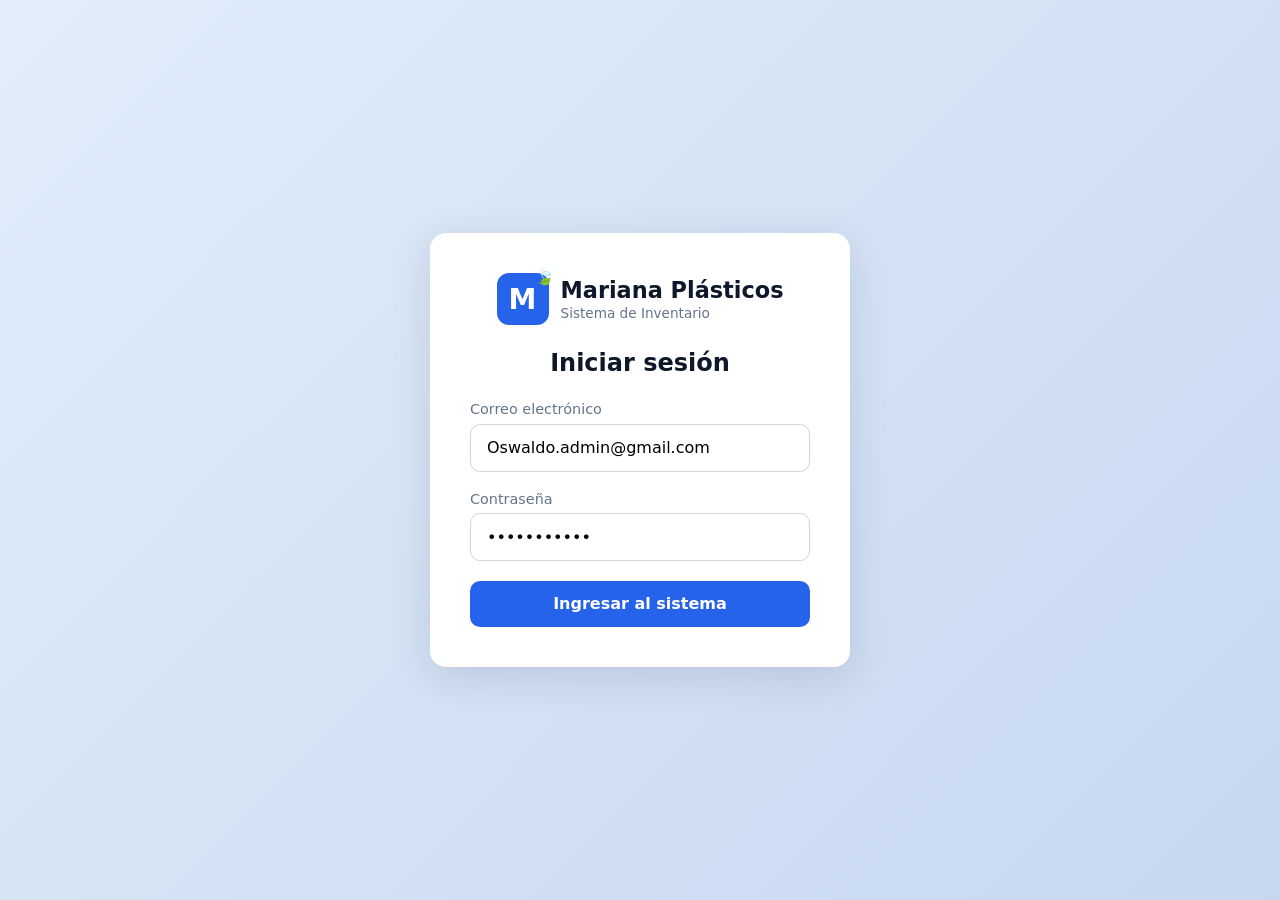
==== commit 462cdb91: "README actualizado" ====
--- a/Frontend/index.html
+++ b/Frontend/index.html
@@ -33,12 +33,12 @@
         <input type="password" id="loginPass" placeholder="••••••••" value="Oswaldo1234">
       </div>
       <button class="btn btn-primary btn-full" onclick="login()">Ingresar al sistema</button>
-      <p style="margin-top: 1.5rem; color: var(--gray); font-size: 0.85rem; line-height: 1.5;">
+       <!-- <p style="margin-top: 1.5rem; color: var(--gray); font-size: 0.85rem; line-height: 1.5;">
         <strong>Usuarios de prueba:</strong><br>
         Admin: Oswaldo.admin@gmail.com / Oswaldo1234<br>
         Gerente: humberto.gerente@gmail.com / HumbertoG123<br>
         Subgerente: Armando.ventasAlmacen@gmail.com / Armando234
-      </p>
+      </p> -->
     </div>
   </div>
 
@@ -219,11 +219,13 @@
           <table>
             <thead>
               <tr>
-                <th>Producto</th>
-                <th>Categoría</th>
-                <th>Precio menudeo</th>
-                <th>Stock</th>
-                <th>Estado</th>
+                <th onclick="ordenarTabla('tablaProductos', 0)" style="cursor:pointer">Producto ↕</th>
+                <th onclick="ordenarTabla('tablaProductos', 1)" style="cursor:pointer">Categoría ↕</th>
+                <th onclick="ordenarTabla('tablaProductos', 2)" style="cursor:pointer">Marca ↕</th>
+                <th onclick="ordenarTabla('tablaProductos', 3)" style="cursor:pointer">Precio menudeo ↕</th>
+                <th onclick="ordenarTabla('tablaProductos', 4)" style="cursor:pointer">Precio mayoreo ↕</th>
+                <th onclick="ordenarTabla('tablaProductos', 5)" style="cursor:pointer">Stock ↕</th>
+                <th onclick="ordenarTabla('tablaProductos', 6)" style="cursor:pointer">Estado ↕</th>
                 <th>Acciones</th>
               </tr>
             </thead>
@@ -246,11 +248,11 @@
           <table>
             <thead>
               <tr>
-                <th>Producto</th>
-                <th>Ubicación</th>
-                <th>Cantidad actual</th>
-                <th>Stock mínimo</th>
-                <th>Estado</th>
+                <th onclick="ordenarTabla('tablaInventario', 0)" style="cursor:pointer">Producto ↕</th>
+                <th onclick="ordenarTabla('tablaInventario', 1)" style="cursor:pointer">Ubicación ↕</th>
+                <th onclick="ordenarTabla('tablaInventario', 2)" style="cursor:pointer">Cantidad actual ↕</th>
+                <th onclick="ordenarTabla('tablaInventario', 3)" style="cursor:pointer">Stock mínimo ↕</th>
+                <th onclick="ordenarTabla('tablaInventario', 4)" style="cursor:pointer">Estado ↕</th>
                 <th>Acciones</th>
               </tr>
             </thead>
@@ -269,12 +271,12 @@
           <table>
             <thead>
               <tr>
-                <th>Fecha</th>
-                <th>Tipo</th>
-                <th>Producto(s)</th>
-                <th>Cantidad</th>
-                <th>Usuario</th>
-                <th>Observaciones</th>
+                <th onclick="ordenarTabla('tablaMovimientos', 0)" style="cursor:pointer">Fecha ↕</th>
+                <th onclick="ordenarTabla('tablaMovimientos', 1)" style="cursor:pointer">Tipo ↕</th>
+                <th onclick="ordenarTabla('tablaMovimientos', 2)" style="cursor:pointer">Producto(s) ↕</th>
+                <th onclick="ordenarTabla('tablaMovimientos', 3)" style="cursor:pointer">Cantidad ↕</th>
+                <th onclick="ordenarTabla('tablaMovimientos', 4)" style="cursor:pointer">Usuario ↕</th>
+                <th onclick="ordenarTabla('tablaMovimientos', 5)" style="cursor:pointer">Observaciones ↕</th>
                 <th>Acciones</th>
               </tr>
             </thead>
@@ -293,12 +295,12 @@
           <table>
             <thead>
               <tr>
-                <th>Pedido</th>
-                <th>Cliente</th>
-                <th>Fecha</th>
-                <th>Total</th>
-                <th>Estado</th>
-                <th>Observaciones</th>
+                <th onclick="ordenarTabla('tablaPedidos', 0)" style="cursor:pointer">Pedido ↕</th>
+                <th onclick="ordenarTabla('tablaPedidos', 1)" style="cursor:pointer">Cliente ↕</th>
+                <th onclick="ordenarTabla('tablaPedidos', 2)" style="cursor:pointer">Fecha ↕</th>
+                <th onclick="ordenarTabla('tablaPedidos', 3)" style="cursor:pointer">Total ↕</th>
+                <th onclick="ordenarTabla('tablaPedidos', 4)" style="cursor:pointer">Estado ↕</th>
+                <th onclick="ordenarTabla('tablaPedidos', 5)" style="cursor:pointer">Observaciones ↕</th>
                 <th>Acciones</th>
               </tr>
             </thead>
@@ -357,6 +359,10 @@
 
             <button class="btn btn-secondary" onclick="exportarExcel()" title="Exportar a Excel">
               <i class="fi fi-rr-file-excel"></i> Excel
+            </button>
+
+            <button class="btn btn-primary" onclick="generarReporteDelDia()">
+              <i class="fi fi-rr-file-pdf"></i> PDF del día
             </button>
           </div>
         </div>
@@ -404,13 +410,13 @@
           <table>
             <thead>
               <tr>
-                <th>Id</th>
-                <th>Nombre</th>
-                <th>negocio</th>
-                <th>Correo</th>
-                <th>Telefono</th>
-                <th>direccion</th>
-                <th>categoria</th>
+                <th onclick="ordenarTabla('tablaclientes', 0)" style="cursor:pointer">Id ↕</th>
+                <th onclick="ordenarTabla('tablaclientes', 1)" style="cursor:pointer">Nombre ↕</th>
+                <th onclick="ordenarTabla('tablaclientes', 2)" style="cursor:pointer">Negocio ↕</th>
+                <th onclick="ordenarTabla('tablaclientes', 3)" style="cursor:pointer">Correo ↕</th>
+                <th onclick="ordenarTabla('tablaclientes', 4)" style="cursor:pointer">Teléfono ↕</th>
+                <th onclick="ordenarTabla('tablaclientes', 5)" style="cursor:pointer">Dirección ↕</th>
+                <th onclick="ordenarTabla('tablaclientes', 6)" style="cursor:pointer">Categoría ↕</th>
               </tr>
             </thead>
             <tbody id="tablaclientes"></tbody>
@@ -490,8 +496,16 @@
           <select id="prodCategoria"></select>
         </div>
         <div class="form-group">
-          <label>Precio unitario</label>
+          <label>Marca</label>
+          <input type="text" id="prodMarca" maxlength="100" placeholder="Marca del producto">
+        </div>
+        <div class="form-group">
+          <label>Precio menudeo</label>
           <input type="number" id="prodPrecio" step="0.01" min="0" placeholder="0.00">
+        </div>
+        <div class="form-group">
+          <label>Precio mayoreo</label>
+          <input type="number" id="prodPrecioMayoreo" step="0.01" min="0" placeholder="0.00">
         </div>
         <div class="form-group">
           <label>Stock mínimo</label>
@@ -499,7 +513,8 @@
         </div>
         <div class="form-group">
           <label>Stock actual</label>
-          <input type="number" id="prodStockActual" min="0" value="0">
+          <input type="number" id="prodStockActual" min="0" value="0" readonly>
+          <small>El stock se modifica mediante entradas, salidas y pedidos.</small>
         </div>
         <div class="form-group">
           <label>Estado</label>
@@ -588,12 +603,14 @@
           <select id="pedCliente"></select>
         </div>
         <div class="form-group">
-          <label>Producto</label>
-          <select id="pedProducto"></select>
-        </div>
-        <div class="form-group">
-          <label>Cantidad</label>
-          <input type="number" id="pedCantidad" min="1" value="1">
+          <label>Productos del pedido</label>
+          <div id="pedLineas" class="pedido-lineas"></div>
+          <button type="button" class="btn btn-secondary" style="margin-top:.75rem" onclick="agregarLineaPedido()">+
+            Agregar otro producto</button>
+        </div>
+        <div class="form-group">
+          <label>Total del pedido</label>
+          <input type="text" id="pedTotalVista" value="$0.00" readonly>
         </div>
         <div class="form-group">
           <label>Estado</label>
--- a/Frontend/css/styles.css
+++ b/Frontend/css/styles.css
@@ -771,3 +771,10 @@
     width: 100%;
   }
 }
+
+/* Pedido con múltiples productos */
+
+.pedido-lineas { display: flex; flex-direction: column; gap: .65rem; }
+.pedido-linea { display: grid; grid-template-columns: minmax(0, 1fr) 105px 36px; gap: .5rem; align-items: center; }
+.pedido-linea select, .pedido-linea input { width: 100%; min-width: 0; padding: .7rem; border: 1px solid #d1d5db; border-radius: 8px; background: #fff; color: #1f2937; }
+@media (max-width: 520px) { .pedido-linea { grid-template-columns: minmax(0, 1fr) 78px 32px; gap: .35rem; } }
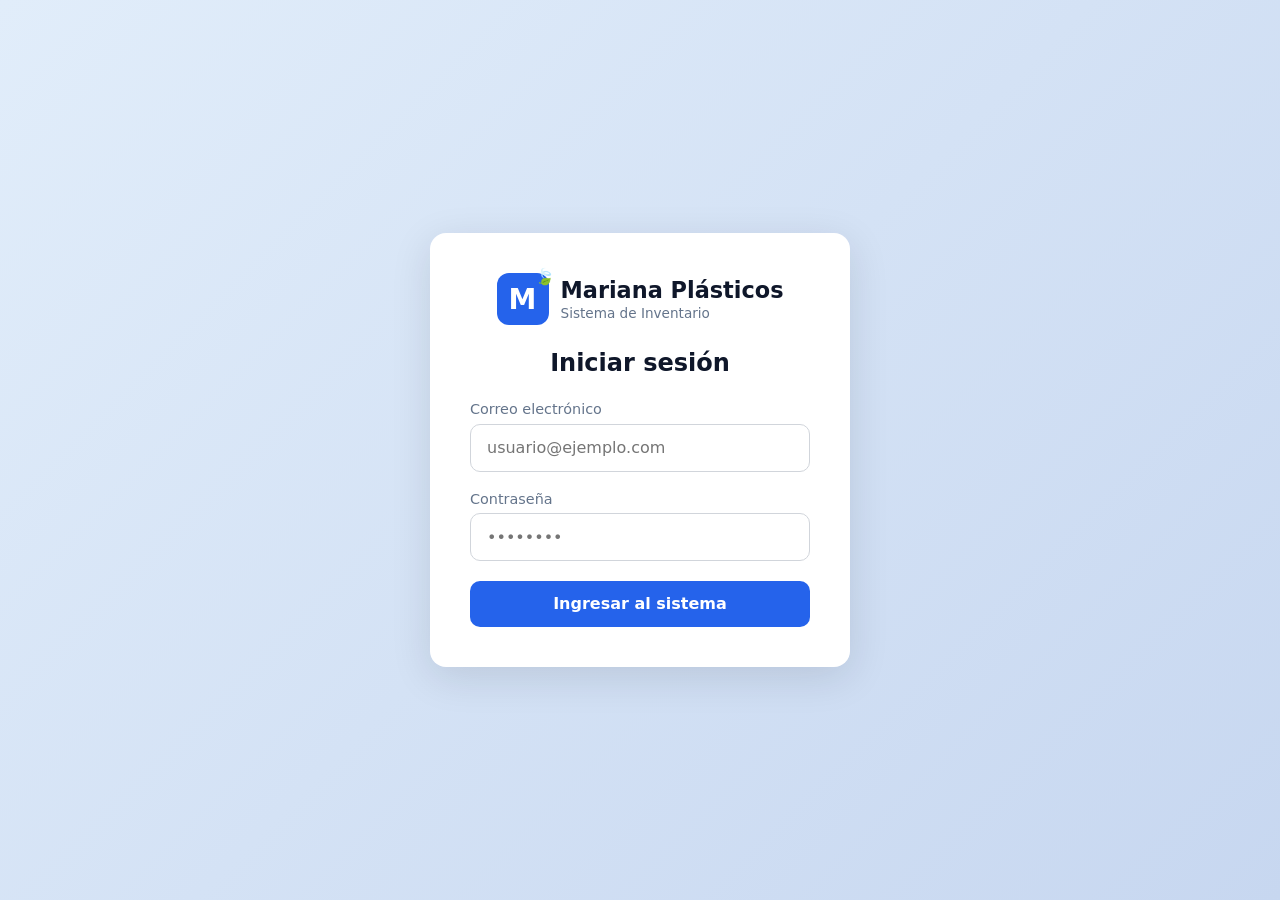
==== commit 0d1899b5: "Version 2.1 de mariana plasticos" ====
--- a/Frontend/index.html
+++ b/Frontend/index.html
@@ -6,6 +6,7 @@
   <meta name="viewport" content="width=device-width, initial-scale=1.0">
   <title>Mariana Plásticos - Sistema de Inventario</title>
   <link rel="stylesheet" href="css/styles.css">
+  <!--<link rel="stylesheet" href="css/navidad.css">-->
   <link rel="stylesheet"
     href="https://cdn-uicons.flaticon.com/2.6.0/uicons-regular-rounded/css/uicons-regular-rounded.css">
 </head>
@@ -26,14 +27,14 @@
       <div id="loginError" class="login-error"></div>
       <div class="form-group">
         <label>Correo electrónico</label>
-        <input type="email" id="loginEmail" placeholder="usuario@ejemplo.com" value="Oswaldo.admin@gmail.com">
+        <input type="email" id="loginEmail" placeholder="usuario@ejemplo.com" autocomplete="username">
       </div>
       <div class="form-group">
         <label>Contraseña</label>
-        <input type="password" id="loginPass" placeholder="••••••••" value="Oswaldo1234">
+        <input type="password" id="loginPass" placeholder="••••••••" autocomplete="new-password">
       </div>
       <button class="btn btn-primary btn-full" onclick="login()">Ingresar al sistema</button>
-       <!-- <p style="margin-top: 1.5rem; color: var(--gray); font-size: 0.85rem; line-height: 1.5;">
+      <!-- <p style="margin-top: 1.5rem; color: var(--gray); font-size: 0.85rem; line-height: 1.5;">
         <strong>Usuarios de prueba:</strong><br>
         Admin: Oswaldo.admin@gmail.com / Oswaldo1234<br>
         Gerente: humberto.gerente@gmail.com / HumbertoG123<br>
@@ -205,7 +206,7 @@
           <div class="table-header">
             <div class="search-box" style="width:320px;">
               <i class="fi fi-rr-search"></i>
-              <input type="text" id="searchProductos" placeholder="Buscar por nombre o SKU..."
+              <input type="text" id="searchProductos" placeholder="Buscar por nombre, SKU o marca..."
                 oninput="renderProductos()">
             </div>
             <select id="filtroCategoria" onchange="renderProductos()"
@@ -214,18 +215,19 @@
               <option value="1">Envases</option>
               <option value="2">Bolsas</option>
               <option value="3">Desechables</option>
+              <option value="4">Accesorios</option>
             </select>
           </div>
           <table>
             <thead>
               <tr>
-                <th onclick="ordenarTabla('tablaProductos', 0)" style="cursor:pointer">Producto ↕</th>
-                <th onclick="ordenarTabla('tablaProductos', 1)" style="cursor:pointer">Categoría ↕</th>
-                <th onclick="ordenarTabla('tablaProductos', 2)" style="cursor:pointer">Marca ↕</th>
-                <th onclick="ordenarTabla('tablaProductos', 3)" style="cursor:pointer">Precio menudeo ↕</th>
-                <th onclick="ordenarTabla('tablaProductos', 4)" style="cursor:pointer">Precio mayoreo ↕</th>
-                <th onclick="ordenarTabla('tablaProductos', 5)" style="cursor:pointer">Stock ↕</th>
-                <th onclick="ordenarTabla('tablaProductos', 6)" style="cursor:pointer">Estado ↕</th>
+                <th onclick="ordenarTabla('tablaProductos', 0)" style="cursor:pointer">Producto</th>
+                <th onclick="ordenarTabla('tablaProductos', 1)" style="cursor:pointer">Categoría</th>
+                <th onclick="ordenarTabla('tablaProductos', 2)" style="cursor:pointer">Marca</th>
+                <th onclick="ordenarTabla('tablaProductos', 3)" style="cursor:pointer">Precio menudeo</th>
+                <th onclick="ordenarTabla('tablaProductos', 4)" style="cursor:pointer">Precio mayoreo</th>
+                <th onclick="ordenarTabla('tablaProductos', 5)" style="cursor:pointer">Stock</th>
+                <th onclick="ordenarTabla('tablaProductos', 6)" style="cursor:pointer">Estado</th>
                 <th>Acciones</th>
               </tr>
             </thead>
@@ -241,18 +243,18 @@
           <div style="display:flex;gap:10px;">
             <!--<button class="btn btn-secondary" onclick="abrirModalInventario()">+ Agregar registro</button>-->
             <button class="btn btn-secondary" onclick="registrarEntradaSalida('Salida')">Registrar salida</button>
-            <button class="btn btn-primary" onclick="registrarEntradaSalida('Entrada')">+ Registrar entrada</button>
+            <button class="btn btn-primary" onclick="registrarEntradaSalida('Entrada')">Registrar entrada</button>
           </div>
         </div>
         <div class="table-container">
           <table>
             <thead>
               <tr>
-                <th onclick="ordenarTabla('tablaInventario', 0)" style="cursor:pointer">Producto ↕</th>
-                <th onclick="ordenarTabla('tablaInventario', 1)" style="cursor:pointer">Ubicación ↕</th>
-                <th onclick="ordenarTabla('tablaInventario', 2)" style="cursor:pointer">Cantidad actual ↕</th>
-                <th onclick="ordenarTabla('tablaInventario', 3)" style="cursor:pointer">Stock mínimo ↕</th>
-                <th onclick="ordenarTabla('tablaInventario', 4)" style="cursor:pointer">Estado ↕</th>
+                <th onclick="ordenarTabla('tablaInventario', 0)" style="cursor:pointer">Producto</th>
+                <th onclick="ordenarTabla('tablaInventario', 1)" style="cursor:pointer">Ubicación</th>
+                <th onclick="ordenarTabla('tablaInventario', 2)" style="cursor:pointer">Cantidad actual</th>
+                <th onclick="ordenarTabla('tablaInventario', 3)" style="cursor:pointer">Stock mínimo</th>
+                <th onclick="ordenarTabla('tablaInventario', 4)" style="cursor:pointer">Estado</th>
                 <th>Acciones</th>
               </tr>
             </thead>
@@ -265,18 +267,21 @@
       <div id="movimientos" class="page">
         <div class="header">
           <h2>Movimientos de Inventario</h2>
-          <button class="btn btn-primary" onclick="registrarEntradaSalida('Entrada')">+ Nuevo movimiento</button>
+          <div style="display: flex; gap: 10px;">
+            <button class="btn btn-primary" onclick="registrarEntradaSalida('Entrada')">Registrar Entrada</button>
+            <button class="btn btn-primary" onclick="registrarEntradaSalida('Salida')">Registrar Salida</button>
+          </div>
         </div>
         <div class="table-container">
           <table>
             <thead>
               <tr>
-                <th onclick="ordenarTabla('tablaMovimientos', 0)" style="cursor:pointer">Fecha ↕</th>
-                <th onclick="ordenarTabla('tablaMovimientos', 1)" style="cursor:pointer">Tipo ↕</th>
-                <th onclick="ordenarTabla('tablaMovimientos', 2)" style="cursor:pointer">Producto(s) ↕</th>
-                <th onclick="ordenarTabla('tablaMovimientos', 3)" style="cursor:pointer">Cantidad ↕</th>
-                <th onclick="ordenarTabla('tablaMovimientos', 4)" style="cursor:pointer">Usuario ↕</th>
-                <th onclick="ordenarTabla('tablaMovimientos', 5)" style="cursor:pointer">Observaciones ↕</th>
+                <th onclick="ordenarTabla('tablaMovimientos', 0)" style="cursor:pointer">Fecha</th>
+                <th onclick="ordenarTabla('tablaMovimientos', 1)" style="cursor:pointer">Tipo</th>
+                <th onclick="ordenarTabla('tablaMovimientos', 2)" style="cursor:pointer">Producto(s)</th>
+                <th onclick="ordenarTabla('tablaMovimientos', 3)" style="cursor:pointer">Cantidad</th>
+                <th onclick="ordenarTabla('tablaMovimientos', 4)" style="cursor:pointer">Usuario</th>
+                <th onclick="ordenarTabla('tablaMovimientos', 5)" style="cursor:pointer">Observaciones</th>
                 <th>Acciones</th>
               </tr>
             </thead>
@@ -289,18 +294,18 @@
       <div id="pedidos" class="page">
         <div class="header">
           <h2>Pedidos y Envíos</h2>
-          <button class="btn btn-primary" onclick="abrirModalPedido()">+ Nuevo pedido</button>
+          <button class="btn btn-primary" onclick="abrirModalPedido()">Nuevo pedido</button>
         </div>
         <div class="table-container">
           <table>
             <thead>
               <tr>
-                <th onclick="ordenarTabla('tablaPedidos', 0)" style="cursor:pointer">Pedido ↕</th>
-                <th onclick="ordenarTabla('tablaPedidos', 1)" style="cursor:pointer">Cliente ↕</th>
-                <th onclick="ordenarTabla('tablaPedidos', 2)" style="cursor:pointer">Fecha ↕</th>
-                <th onclick="ordenarTabla('tablaPedidos', 3)" style="cursor:pointer">Total ↕</th>
-                <th onclick="ordenarTabla('tablaPedidos', 4)" style="cursor:pointer">Estado ↕</th>
-                <th onclick="ordenarTabla('tablaPedidos', 5)" style="cursor:pointer">Observaciones ↕</th>
+                <th onclick="ordenarTabla('tablaPedidos', 0)" style="cursor:pointer">Pedido</th>
+                <th onclick="ordenarTabla('tablaPedidos', 1)" style="cursor:pointer">Cliente</th>
+                <th onclick="ordenarTabla('tablaPedidos', 2)" style="cursor:pointer">Fecha</th>
+                <th onclick="ordenarTabla('tablaPedidos', 3)" style="cursor:pointer">Total</th>
+                <th onclick="ordenarTabla('tablaPedidos', 4)" style="cursor:pointer">Estado</th>
+                <th onclick="ordenarTabla('tablaPedidos', 5)" style="cursor:pointer">Observaciones</th>
                 <th>Acciones</th>
               </tr>
             </thead>
@@ -392,31 +397,31 @@
       <div id="clientes" class="page">
         <div class="header">
           <h2>clientes</h2>
-          <button class="btn btn-primary" onclick="abrirModalCliente()">+ Registrar Cliente</button>
+          <button class="btn btn-primary" onclick="abrirModalCliente()">Registrar Cliente</button>
         </div>
         <div class="table-container">
           <div class="table-header">
             <div class="search-box" style="width:320px;">
               <i class="fi fi-rr-search"></i>
-              <input type="text" id="searchCliente" placeholder="Buscar por nombre o id" oninput="renderCliente()">
-            </div>
-            <select id="filtroCategoria" onchange="renderCliente()"
+              <input type="text" id="searchCliente" placeholder="Buscar por nombre, negocio o id" oninput="renderClientes()">
+            </div>
+            <select id="filtroTipoCliente" onchange="renderClientes()"
               style="padding:0.5rem 1rem;border-radius:8px;border:1.5px solid #d1d5db;">
               <option value="">Todos los clientes</option>
-              <option value="1">mayoristas</option>
-              <option value="2">menudistas</option>
+              <option value="1">Mayoristas</option>
+              <option value="2">Menudistas</option>
             </select>
           </div>
           <table>
             <thead>
               <tr>
-                <th onclick="ordenarTabla('tablaclientes', 0)" style="cursor:pointer">Id ↕</th>
-                <th onclick="ordenarTabla('tablaclientes', 1)" style="cursor:pointer">Nombre ↕</th>
-                <th onclick="ordenarTabla('tablaclientes', 2)" style="cursor:pointer">Negocio ↕</th>
-                <th onclick="ordenarTabla('tablaclientes', 3)" style="cursor:pointer">Correo ↕</th>
-                <th onclick="ordenarTabla('tablaclientes', 4)" style="cursor:pointer">Teléfono ↕</th>
-                <th onclick="ordenarTabla('tablaclientes', 5)" style="cursor:pointer">Dirección ↕</th>
-                <th onclick="ordenarTabla('tablaclientes', 6)" style="cursor:pointer">Categoría ↕</th>
+                <th onclick="ordenarTabla('tablaclientes', 0)" style="cursor:pointer">Id</th>
+                <th onclick="ordenarTabla('tablaclientes', 1)" style="cursor:pointer">Nombre</th>
+                <th onclick="ordenarTabla('tablaclientes', 2)" style="cursor:pointer">Negocio</th>
+                <th onclick="ordenarTabla('tablaclientes', 3)" style="cursor:pointer">Correo</th>
+                <th onclick="ordenarTabla('tablaclientes', 4)" style="cursor:pointer">Teléfono</th>
+                <th onclick="ordenarTabla('tablaclientes', 5)" style="cursor:pointer">Dirección</th>
+                <th onclick="ordenarTabla('tablaclientes', 6)" style="cursor:pointer">Categoría</th>
               </tr>
             </thead>
             <tbody id="tablaclientes"></tbody>
@@ -440,21 +445,9 @@
           <div class="chat-messages" id="chatMessages">
             <div class="message bot">
               ¡Hola! Soy el asistente de inventario de Mariana Plásticos. Puedo ayudarte con:
-              <br>• Existencias en tiempo real
               <br>• Productos con bajo stock
               <br>• Movimientos recientes
-              <br>• Recomendaciones de reabastecimiento
               <br>• Estado de pedidos
-            </div>
-            <div class="suggestions">
-              <button class="suggestion-btn"
-                onclick="enviarSugerencia('¿Cuáles productos tienen stock bajo?')">Productos con stock bajo</button>
-              <button class="suggestion-btn"
-                onclick="enviarSugerencia('Existencias de Botella PET 1 litro')">Existencias Botella PET</button>
-              <button class="suggestion-btn"
-                onclick="enviarSugerencia('Recomendación de reabastecimiento')">Recomendación reabastecimiento</button>
-              <button class="suggestion-btn" onclick="enviarSugerencia('Mostrar pedidos pendientes')">Pedidos
-                pendientes</button>
             </div>
           </div>
           <div class="chat-input">
@@ -541,8 +534,10 @@
       <div class="modal-body">
         <input type="hidden" id="invId">
         <div class="form-group">
-          <label>Producto</label>
-          <select id="invProducto"></select>
+          <label>Producto (escribe nombre o SKU)</label>
+          <input type="text" id="invProductoInput" list="listaProductosInv" placeholder="Escribe nombre o SKU del producto..." autocomplete="off">
+          <datalist id="listaProductosInv"></datalist>
+          <input type="hidden" id="invProducto">
         </div>
         <div class="form-group">
           <label>Cantidad actual</label>
@@ -570,8 +565,10 @@
       <div class="modal-body">
         <input type="hidden" id="movTipo">
         <div class="form-group">
-          <label>Producto</label>
-          <select id="movProducto"></select>
+          <label>Producto (escribe nombre o SKU)</label>
+          <input type="text" id="movProductoInput" list="listaProductosMov" placeholder="Escribe nombre o SKU del producto..." autocomplete="off">
+          <datalist id="listaProductosMov"></datalist>
+          <input type="hidden" id="movProducto">
         </div>
         <div class="form-group">
           <label>Cantidad</label>
@@ -589,7 +586,7 @@
     </div>
   </div>
 
-  <!-- Modal Pedido -->
+ <!-- Modal Pedido -->
   <div class="modal-overlay" id="modalPedido">
     <div class="modal">
       <div class="modal-header">
@@ -599,8 +596,17 @@
       <div class="modal-body">
         <input type="hidden" id="pedId">
         <div class="form-group">
-          <label>Cliente</label>
-          <select id="pedCliente"></select>
+          <label>Cliente (escribe nombre o código)</label>
+          <div class="campo-busqueda">
+            <input 
+              type="text" 
+              id="pedCliente-busqueda" 
+              placeholder="Escribe nombre o código del cliente..."
+              autocomplete="off"
+            >
+            <div id="pedCliente-resultados" class="lista-sugerencias"></div>
+          </div>
+          <input type="hidden" id="pedCliente">
         </div>
         <div class="form-group">
           <label>Productos del pedido</label>
@@ -634,6 +640,7 @@
     </div>
   </div>
 
+
   <!-- ========== MODAL REGISTRAR / EDITAR CLIENTE ========== -->
   <div class="modal-overlay" id="modalCliente">
     <div class="modal">
@@ -685,7 +692,6 @@
     </div>
   </div>
 
-  <script src="js/data.js"></script>
   <script src="js/api.js"></script>
   <script src="js/app.js"></script>
 </body>
--- a/Frontend/css/styles.css
+++ b/Frontend/css/styles.css
@@ -778,3 +778,146 @@
 .pedido-linea { display: grid; grid-template-columns: minmax(0, 1fr) 105px 36px; gap: .5rem; align-items: center; }
 .pedido-linea select, .pedido-linea input { width: 100%; min-width: 0; padding: .7rem; border: 1px solid #d1d5db; border-radius: 8px; background: #fff; color: #1f2937; }
 @media (max-width: 520px) { .pedido-linea { grid-template-columns: minmax(0, 1fr) 78px 32px; gap: .35rem; } }
+
+/* ===== ESTADOS DE PEDIDO Y BOTÓN IA ===== */
+.badge.estado-enviado {
+  background: rgba(245, 158, 11, 0.15);
+  color: var(--warning);
+}
+.badge.estado-entregado {
+  background: rgba(22, 163, 74, 0.15);
+  color: var(--success);
+}
+
+.btn-icon.btn-success {
+  background: var(--success);
+  color: white;
+  border: none;
+}
+.btn-icon.btn-success:hover {
+  background: #15803d;
+}
+
+.btn-entregar-ia {
+    background: #10b981;
+    color: white;
+    border: none;
+    padding: 6px 10px;
+    border-radius: 6px;
+    cursor: pointer;
+    font-size: 16px;
+}
+.btn-entregar-ia:hover {
+    background: #059669;
+}
+
+.campo-busqueda-inline {
+  position: relative;
+  flex: 1;
+  min-width: 220px;
+}
+
+.campo-busqueda-inline input[type="text"] {
+  width: 100%;
+  padding: 0.5rem;
+  border: 1px solid #ccc;
+  border-radius: 4px;
+}
+
+.lista-sugerencias {
+  position: absolute;
+  top: 100%;
+  left: 0;
+  right: 0;
+  background: white;
+  border: 1px solid #ddd;
+  border-top: none;
+  max-height: 240px;
+  overflow-y: auto;
+  z-index: 200;
+  border-radius: 0 0 6px 6px;
+  box-shadow: 0 4px 10px rgba(0,0,0,0.15);
+}
+
+.item-sugerencia {
+  padding: 0.7rem 1rem;
+  cursor: pointer;
+  border-bottom: 1px solid #f5f5f5;
+}
+
+.item-sugerencia:hover {
+  background: #eaf4ff;
+}
+
+.sku {
+  font-size: 0.8rem;
+  color: #666;
+}
+
+.pedido-linea {
+  display: flex;
+  gap: 0.5rem;
+  align-items: center;
+  margin-bottom: 0.6rem;
+  flex-wrap: wrap;
+}
+
+.pedido-linea input[type="number"] {
+  width: 75px;
+  padding: 0.5rem;
+  border: 1px solid #ccc;
+  border-radius: 4px;
+}
+
+/* ===== BUSQUEDA DE CLIENTE EN MODAL PEDIDO ===== */
+.campo-busqueda {
+  position: relative;
+  width: 100%;
+}
+
+.campo-busqueda input {
+  width: 100%;
+}
+
+.lista-sugerencias {
+  position: absolute;
+  top: 100%;
+  left: 0;
+  right: 0;
+  background: #ffffff;
+  border: 1.5px solid #d1d5db;
+  border-top: none;
+  max-height: 240px;
+  overflow-y: auto;
+  z-index: 9999; /* ¡Muy importante! Por encima del modal */
+  border-radius: 0 0 10px 10px;
+  box-shadow: 0 6px 20px rgba(15, 23, 42, 0.12);
+  margin-top: 0;
+}
+
+.item-sugerencia {
+  padding: 12px 16px;
+  cursor: pointer;
+  border-bottom: 1px solid #f1f5f9;
+  transition: background-color 0.15s ease;
+}
+
+.item-sugerencia:last-child {
+  border-bottom: none;
+}
+
+.item-sugerencia:hover {
+  background-color: #eff6ff;
+}
+
+.item-sugerencia strong {
+  display: block;
+  color: var(--dark);
+  font-size: 0.95rem;
+}
+
+.item-sugerencia .sku {
+  font-size: 0.8rem;
+  color: var(--gray);
+  margin-top: 2px;
+}
